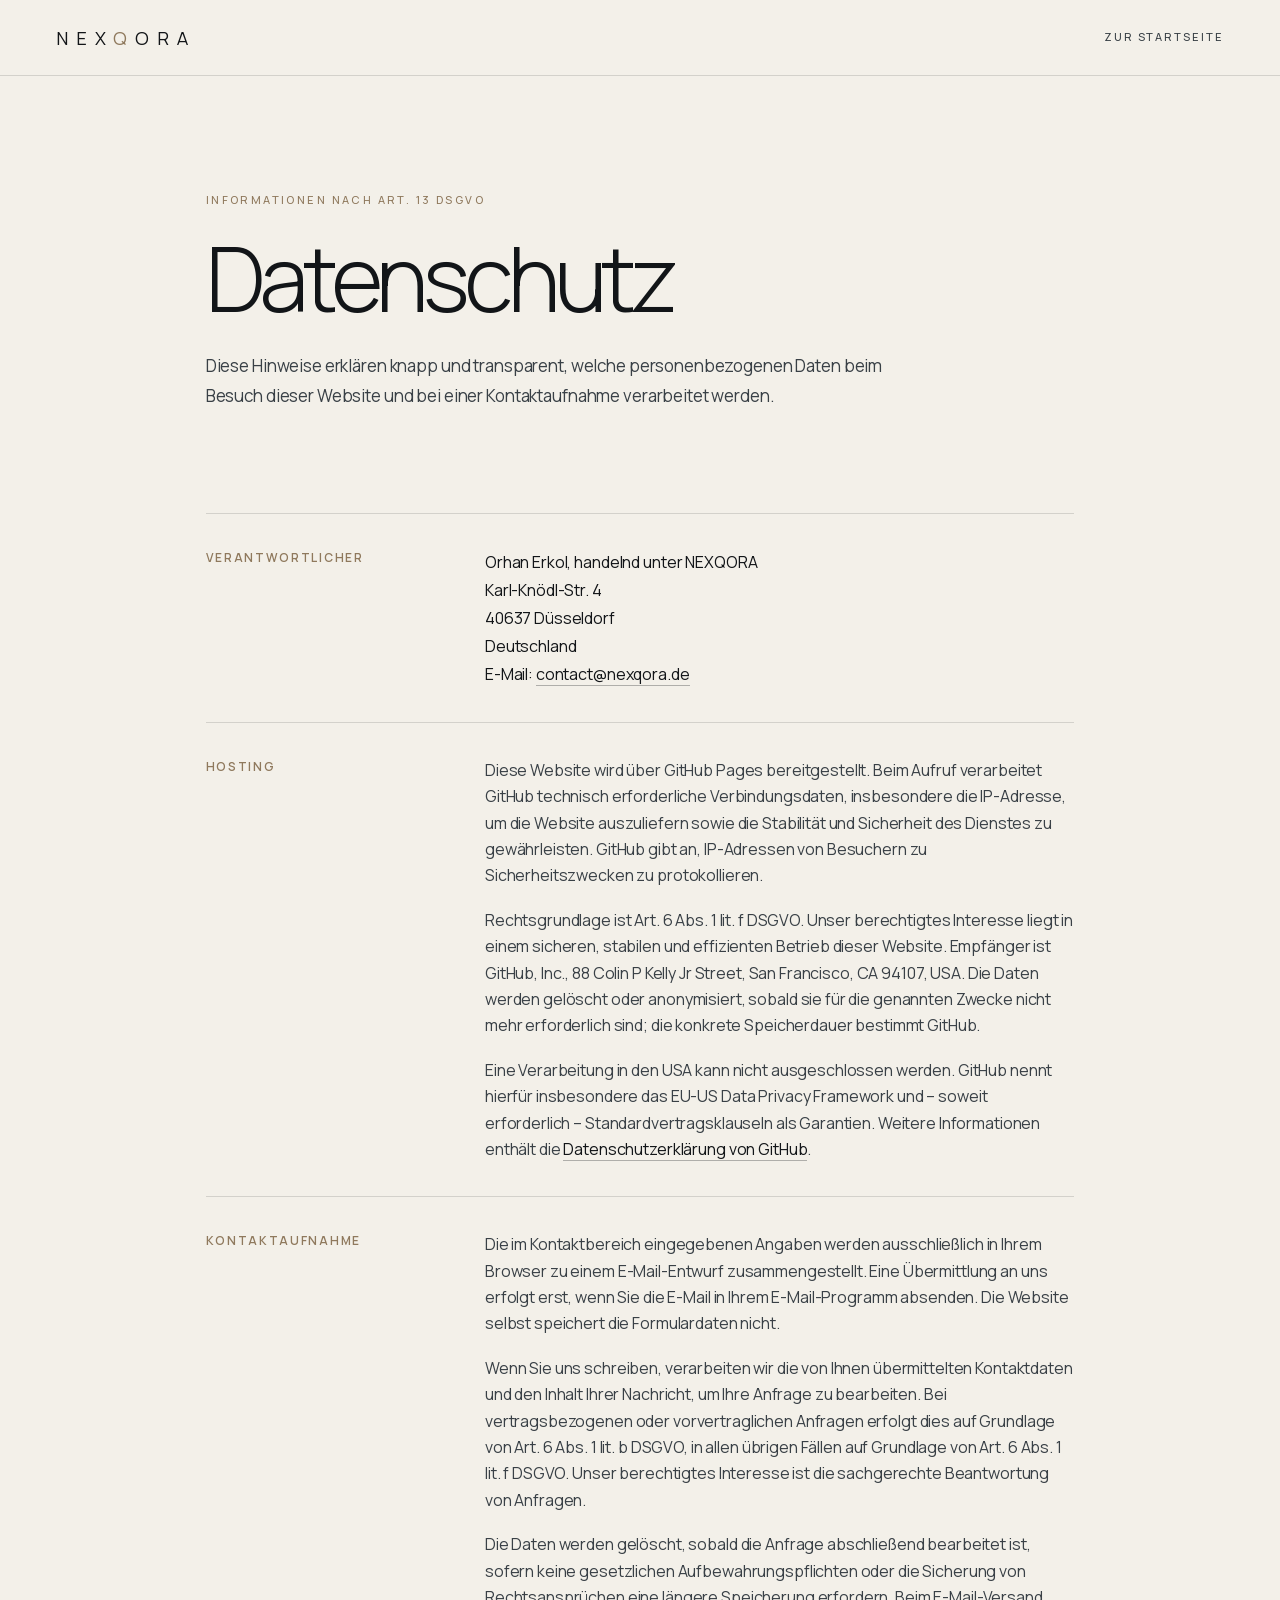
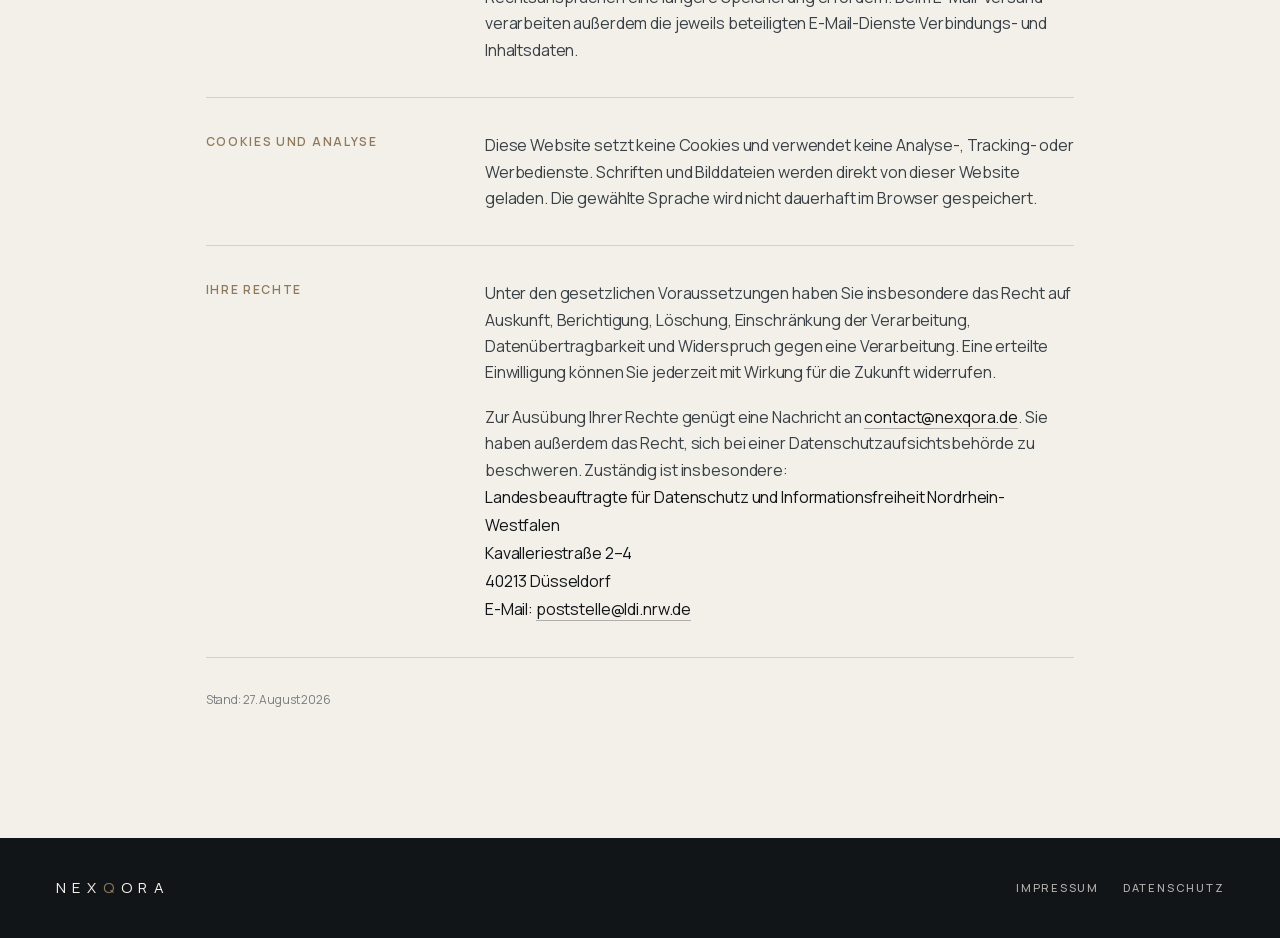
==== datenschutz.html @ daa5f232 "Publish NEXQORA website" ====
<!doctype html>
<html lang="de">
<head>
  <meta charset="utf-8">
  <meta name="viewport" content="width=device-width, initial-scale=1">
  <title>Datenschutz — NEXQORA</title>
  <meta name="description" content="Datenschutzhinweise für den Internetauftritt von NEXQORA.">
  <meta name="robots" content="index,follow">
  <meta name="theme-color" content="#F3F0E9">
  <link rel="canonical" href="https://nexqora.de/datenschutz.html">
  <link rel="icon" href="favicon.svg" type="image/svg+xml">
  <link rel="stylesheet" href="styles.css?v=20260827-legal">
</head>
<body class="legal-page">
  <header class="legal-header">
    <a class="wordmark" href="index.html" aria-label="NEXQORA Startseite"><span aria-hidden="true">NEX<span class="wordmark-accent">Q</span>ORA</span></a>
    <a class="legal-back" href="index.html">Zur Startseite</a>
  </header>

  <main class="legal-main">
    <p class="legal-kicker">Informationen nach Art. 13 DSGVO</p>
    <h1>Datenschutz</h1>
    <p class="legal-intro">Diese Hinweise erklären knapp und transparent, welche personenbezogenen Daten beim Besuch dieser Website und bei einer Kontaktaufnahme verarbeitet werden.</p>

    <div class="legal-content">
      <section class="legal-section" aria-labelledby="controller-title">
        <h2 id="controller-title">Verantwortlicher</h2>
        <div class="legal-section-body">
          <address>
            Orhan Erkol, handelnd unter NEXQORA<br>
            Karl-Knödl-Str. 4<br>
            40637 Düsseldorf<br>
            Deutschland<br>
            E-Mail: <a href="mailto:contact@nexqora.de">contact@nexqora.de</a>
          </address>
        </div>
      </section>

      <section class="legal-section" aria-labelledby="hosting-title">
        <h2 id="hosting-title">Hosting</h2>
        <div class="legal-section-body">
          <p>Diese Website wird über GitHub Pages bereitgestellt. Beim Aufruf verarbeitet GitHub technisch erforderliche Verbindungsdaten, insbesondere die IP-Adresse, um die Website auszuliefern sowie die Stabilität und Sicherheit des Dienstes zu gewährleisten. GitHub gibt an, IP-Adressen von Besuchern zu Sicherheitszwecken zu protokollieren.</p>
          <p>Rechtsgrundlage ist Art. 6 Abs. 1 lit. f DSGVO. Unser berechtigtes Interesse liegt in einem sicheren, stabilen und effizienten Betrieb dieser Website. Empfänger ist GitHub, Inc., 88 Colin P Kelly Jr Street, San Francisco, CA 94107, USA. Die Daten werden gelöscht oder anonymisiert, sobald sie für die genannten Zwecke nicht mehr erforderlich sind; die konkrete Speicherdauer bestimmt GitHub.</p>
          <p>Eine Verarbeitung in den USA kann nicht ausgeschlossen werden. GitHub nennt hierfür insbesondere das EU-US Data Privacy Framework und – soweit erforderlich – Standardvertragsklauseln als Garantien. Weitere Informationen enthält die <a href="https://docs.github.com/de/site-policy/privacy-policies/github-general-privacy-statement">Datenschutzerklärung von GitHub</a>.</p>
        </div>
      </section>

      <section class="legal-section" aria-labelledby="contact-privacy-title">
        <h2 id="contact-privacy-title">Kontaktaufnahme</h2>
        <div class="legal-section-body">
          <p>Die im Kontaktbereich eingegebenen Angaben werden ausschließlich in Ihrem Browser zu einem E-Mail-Entwurf zusammengestellt. Eine Übermittlung an uns erfolgt erst, wenn Sie die E-Mail in Ihrem E-Mail-Programm absenden. Die Website selbst speichert die Formulardaten nicht.</p>
          <p>Wenn Sie uns schreiben, verarbeiten wir die von Ihnen übermittelten Kontaktdaten und den Inhalt Ihrer Nachricht, um Ihre Anfrage zu bearbeiten. Bei vertragsbezogenen oder vorvertraglichen Anfragen erfolgt dies auf Grundlage von Art. 6 Abs. 1 lit. b DSGVO, in allen übrigen Fällen auf Grundlage von Art. 6 Abs. 1 lit. f DSGVO. Unser berechtigtes Interesse ist die sachgerechte Beantwortung von Anfragen.</p>
          <p>Die Daten werden gelöscht, sobald die Anfrage abschließend bearbeitet ist, sofern keine gesetzlichen Aufbewahrungspflichten oder die Sicherung von Rechtsansprüchen eine längere Speicherung erfordern. Beim E-Mail-Versand verarbeiten außerdem die jeweils beteiligten E-Mail-Dienste Verbindungs- und Inhaltsdaten.</p>
        </div>
      </section>

      <section class="legal-section" aria-labelledby="tracking-title">
        <h2 id="tracking-title">Cookies und Analyse</h2>
        <div class="legal-section-body">
          <p>Diese Website setzt keine Cookies und verwendet keine Analyse-, Tracking- oder Werbedienste. Schriften und Bilddateien werden direkt von dieser Website geladen. Die gewählte Sprache wird nicht dauerhaft im Browser gespeichert.</p>
        </div>
      </section>

      <section class="legal-section" aria-labelledby="rights-title">
        <h2 id="rights-title">Ihre Rechte</h2>
        <div class="legal-section-body">
          <p>Unter den gesetzlichen Voraussetzungen haben Sie insbesondere das Recht auf Auskunft, Berichtigung, Löschung, Einschränkung der Verarbeitung, Datenübertragbarkeit und Widerspruch gegen eine Verarbeitung. Eine erteilte Einwilligung können Sie jederzeit mit Wirkung für die Zukunft widerrufen.</p>
          <p>Zur Ausübung Ihrer Rechte genügt eine Nachricht an <a href="mailto:contact@nexqora.de">contact@nexqora.de</a>. Sie haben außerdem das Recht, sich bei einer Datenschutzaufsichtsbehörde zu beschweren. Zuständig ist insbesondere:</p>
          <address>
            Landesbeauftragte für Datenschutz und Informationsfreiheit Nordrhein-Westfalen<br>
            Kavalleriestraße 2–4<br>
            40213 Düsseldorf<br>
            E-Mail: <a href="mailto:poststelle@ldi.nrw.de">poststelle@ldi.nrw.de</a>
          </address>
        </div>
      </section>
    </div>

    <p class="legal-updated">Stand: 27. August 2026</p>
  </main>

  <footer class="legal-footer">
    <a class="wordmark wordmark-light" href="index.html" aria-label="NEXQORA Startseite"><span aria-hidden="true">NEX<span class="wordmark-accent">Q</span>ORA</span></a>
    <nav aria-label="Rechtliche Navigation"><a href="impressum.html">Impressum</a><a href="datenschutz.html" aria-current="page">Datenschutz</a></nav>
  </footer>
</body>
</html>
---- styles.css ----
@font-face{font-family:"Manrope";src:url("assets/fonts/manrope-latin.woff2") format("woff2");font-style:normal;font-weight:300 600;font-display:swap}
@font-face{font-family:"Material Symbols Outlined";src:url("assets/fonts/material-symbols-outlined.woff2") format("woff2");font-style:normal;font-weight:300;font-display:block}

:root{
  --porcelain:#F3F0E9;
  --obsidian:#121518;
  --graphite:#394046;
  --stone:#C9C4BA;
  --mist:#DDE0DC;
  --bronze:#A28C6D;
  --bronze-deep:#8F795D;
  --dark-2:#171C20;
  --dark-3:#1D2327;
  --light-rule:rgba(18,21,24,.14);
  --dark-rule:rgba(243,240,233,.16);
  --edge:clamp(24px,4.35vw,64px);
  --header-h:64px;
  --ease:cubic-bezier(.22,.61,.36,1);
}

*,*::before,*::after{box-sizing:border-box}
html{background:var(--porcelain);scroll-behavior:smooth;scroll-padding-top:calc(var(--header-h) + 8px);-webkit-text-size-adjust:100%;overflow-x:clip}
body{margin:0;background:var(--porcelain);color:var(--obsidian);font-family:"Manrope","Helvetica Neue",Arial,sans-serif;font-size:16px;font-weight:400;line-height:1.65;letter-spacing:-.008em;-webkit-font-smoothing:antialiased;overflow-x:hidden}
h1,h2,h3,p,figure,dl,dd{margin:0}
ul,ol{margin:0;padding:0;list-style:none}
img{display:block;width:100%;max-width:100%}
button,input,textarea,select{font:inherit}
button{border:0;padding:0;background:none;color:inherit;cursor:pointer}
a{color:inherit;text-decoration:none}
::selection{background:var(--bronze);color:var(--obsidian)}
:focus-visible{outline:2px solid #725D42;outline-offset:4px}
.hero :focus-visible,.sector-showcase :focus-visible,.contact :focus-visible,.site-footer :focus-visible{outline-color:#C1A984}

.sr-only{position:absolute!important;width:1px!important;height:1px!important;padding:0!important;margin:-1px!important;overflow:hidden!important;clip:rect(0,0,0,0)!important;white-space:nowrap!important;border:0!important}
.skip-link{position:fixed;z-index:200;top:12px;left:12px;transform:translateY(-180%);background:var(--porcelain);color:var(--obsidian);padding:12px 18px;border:1px solid var(--obsidian);font-size:12px;letter-spacing:.16em;text-transform:uppercase;transition:transform .2s var(--ease)}
.skip-link:focus{transform:translateY(0)}
.material-symbols-outlined{font-family:"Material Symbols Outlined";font-weight:normal;font-style:normal;font-size:20px;line-height:1;letter-spacing:normal;text-transform:none;white-space:nowrap;word-wrap:normal;direction:ltr;-webkit-font-feature-settings:"liga";-webkit-font-smoothing:antialiased;font-feature-settings:"liga"}

/* Header */
.site-header{position:sticky;top:0;z-index:50;height:var(--header-h);background:rgba(243,240,233,.96);border-bottom:1px solid var(--light-rule);backdrop-filter:blur(14px);-webkit-backdrop-filter:blur(14px)}
.header-inner{height:100%;padding-inline:var(--edge);display:flex;align-items:center;justify-content:space-between;gap:40px}
.wordmark{min-height:44px;display:inline-flex;align-items:center;font-size:24px;font-weight:400;letter-spacing:.45em;line-height:1;white-space:nowrap}
.wordmark-accent{color:var(--bronze-deep)}
.site-nav{display:flex;align-items:center;gap:48px}
.nav-list{display:flex;align-items:center;gap:42px}
.nav-list a,.lang-btn,.nav-toggle,.footer-nav a{font-size:11px;font-weight:500;letter-spacing:.18em;text-transform:uppercase}
.nav-list a{display:block;position:relative;padding:14px 0;color:var(--graphite)}
.nav-list a::after{content:"";position:absolute;left:0;right:0;bottom:8px;height:1px;background:currentColor;transform:scaleX(0);transform-origin:left;transition:transform .35s var(--ease)}
.nav-list a:hover::after,.nav-list a:focus-visible::after{transform:scaleX(1)}
.lang{display:flex;align-items:center;gap:8px;color:rgba(57,64,70,.42)}
.lang-btn{min-width:32px;min-height:32px;color:rgba(57,64,70,.78)}
.lang-btn.is-active{color:var(--obsidian)}
.nav-toggle{display:none;min-width:48px;min-height:48px;color:var(--graphite)}

/* Hero */
.hero{min-height:520px;display:grid;grid-template-columns:repeat(2,minmax(0,1fr));background:var(--obsidian);color:var(--porcelain);border-bottom:1px solid var(--dark-rule)}
.hero-copy{padding:64px var(--edge) 56px;display:flex;flex-direction:column;align-items:flex-start;justify-content:center;min-width:0}
.hero .kicker{display:none}
.hero h1{font-size:clamp(48px,4.9vw,72px);font-weight:300;letter-spacing:-.025em;line-height:1.08;max-width:680px}
.hero h1 span{display:block}
.hero-lede{margin-top:28px;max-width:500px;color:rgba(243,240,233,.66);font-size:clamp(15px,1.22vw,18px);line-height:1.7;letter-spacing:-.014em}
.primary-cta{width:241px;max-width:100%;margin-top:34px;min-height:48px;display:inline-flex;align-items:center;justify-content:center;padding:0 22px;background:var(--bronze);color:var(--obsidian);font-size:11px;font-weight:600;letter-spacing:.2em;text-transform:uppercase;transition:background .28s var(--ease),transform .28s var(--ease)}
.primary-cta:hover{background:#B39B79;transform:translateY(-2px)}
.hero-visual{min-height:520px;overflow:hidden;background:#0E1113}
.hero-visual img{height:100%;object-fit:cover;object-position:right center;transform:scale(1.18) translateX(-8%);transform-origin:right center}

/* Fields — diagonal composition from the source sketch */
.sector-showcase{position:relative;background:#0C0F11;color:var(--porcelain);overflow:hidden;border-bottom:1px solid var(--dark-rule)}
.sector-panels{display:flex;width:calc(100% + 8vw);height:clamp(540px,48vw,720px);margin-left:-4vw;overflow:hidden}
.sector-panel{--pointer-x:0px;position:relative;isolation:isolate;flex:1 1 0;min-width:0;height:100%;overflow:hidden;text-align:left;color:var(--porcelain);clip-path:polygon(10% 0,100% 0,90% 100%,0 100%);margin-right:-2.8vw;transition:flex-grow .72s var(--ease),filter .55s var(--ease),opacity .55s var(--ease);filter:saturate(.42) brightness(.68);opacity:.88}
.sector-panel:first-child{clip-path:polygon(0 0,100% 0,90% 100%,0 100%)}
.sector-panel:last-child{clip-path:polygon(10% 0,100% 0,100% 100%,0 100%);margin-right:0}
.sector-panel::after{content:"";position:absolute;z-index:3;top:0;right:8%;width:1px;height:108%;background:rgba(243,240,233,.52);transform:rotate(7deg);transform-origin:top right;pointer-events:none}
.sector-panel:last-child::after{display:none}
.sector-panel img{position:absolute;z-index:0;inset:-3%;width:106%;max-width:none;height:106%;object-fit:cover;object-position:center;transform:translateX(var(--pointer-x)) scale(1.045);transition:transform .85s var(--ease),filter .55s var(--ease)}
.sector-panel[data-sector="travel"] img{object-position:46% center}
.sector-panel[data-sector="energy"] img{object-position:58% center}
.sector-panel[data-sector="finance"] img{object-position:58% center}
.sector-panel[data-sector="media"] img{object-position:57% center}
.sector-shade{position:absolute;z-index:1;inset:0;background:rgba(9,12,14,.46);transition:background .55s var(--ease)}
.sector-content{position:absolute;z-index:4;left:clamp(38px,4.2vw,68px);right:clamp(34px,3vw,48px);bottom:clamp(38px,4vw,58px);display:grid;grid-template-columns:1fr auto;grid-template-areas:"index arrow" "name name";align-items:end;gap:14px;transition:transform .6s var(--ease)}
.sector-index{grid-area:index;color:#C1A984;font-size:12px;font-weight:500;letter-spacing:.18em}
.sector-name{grid-area:name;font-size:clamp(34px,4vw,62px);font-weight:300;letter-spacing:-.055em;line-height:1}
.sector-arrow{grid-area:arrow;font-size:24px;color:rgba(243,240,233,.76);opacity:0;transform:translate(-8px,8px);transition:opacity .35s var(--ease),transform .35s var(--ease)}
.sector-panel:hover,.sector-panel:focus-visible,.sector-panel.is-active{flex-grow:1.7;filter:saturate(.9) brightness(.95);opacity:1;z-index:2}
.sector-panel:hover img,.sector-panel:focus-visible img,.sector-panel.is-active img{transform:translateX(var(--pointer-x)) scale(1.095)}
.sector-panel:hover .sector-shade,.sector-panel:focus-visible .sector-shade,.sector-panel.is-active .sector-shade{background:rgba(9,12,14,.24)}
.sector-panel:hover .sector-arrow,.sector-panel:focus-visible .sector-arrow,.sector-panel.is-active .sector-arrow{opacity:1;transform:none}
.sector-panel:focus-visible{outline:2px solid #C1A984;outline-offset:-5px}

/* Editorial light sections */
.section-light{padding:clamp(96px,11vw,158px) var(--edge);background:var(--porcelain)}
.section-heading{display:grid;grid-template-columns:34% 66%;align-items:start;padding-bottom:clamp(52px,6vw,84px)}
.kicker{font-size:11px;font-weight:500;letter-spacing:.22em;text-transform:uppercase;color:rgba(57,64,70,.84)}
.section-heading h2,.contact h2{font-size:clamp(44px,5.7vw,82px);font-weight:300;line-height:1.02;letter-spacing:-.06em}
.about-grid{display:grid;grid-template-columns:34% 66%;border-top:1px solid var(--light-rule);padding-top:40px}
.about-statement{padding-right:clamp(32px,5vw,76px);font-size:clamp(24px,2.4vw,36px);font-weight:300;line-height:1.28;letter-spacing:-.035em}
.about-copy{display:grid;grid-template-columns:repeat(2,1fr);gap:clamp(32px,5vw,76px);color:var(--graphite);font-size:16px;line-height:1.75}
.principles{border-top:1px solid var(--light-rule)}
.principle-list{display:grid;grid-template-columns:repeat(3,1fr);gap:0;border-top:1px solid var(--light-rule)}
.principle{min-height:310px;padding:28px clamp(28px,3.2vw,48px) 24px 0;border-right:1px solid var(--light-rule)}
.principle:not(:first-child){padding-left:clamp(28px,3.2vw,48px)}
.principle:last-child{border-right:0}
.principle>span{font-size:15px;letter-spacing:.06em;color:var(--bronze-deep)}
.principle h3{margin-top:68px;font-size:clamp(28px,2.5vw,38px);font-weight:300;letter-spacing:-.04em}
.principle p{margin-top:18px;max-width:360px;color:var(--graphite);font-size:15px;line-height:1.72}

/* Contact */
.contact{display:grid;grid-template-columns:minmax(0,42fr) minmax(0,58fr);gap:clamp(46px,7vw,110px);padding:clamp(92px,10vw,144px) var(--edge);background:var(--obsidian);color:var(--porcelain);border-bottom:1px solid var(--dark-rule)}
.contact .kicker{color:rgba(243,240,233,.55);margin-bottom:38px}
.contact h2{font-size:clamp(44px,5vw,72px)}
.contact-intro>p:not(.kicker){margin-top:26px;max-width:520px;color:rgba(243,240,233,.64);line-height:1.75}
.contact-direct{margin-top:26px;display:flex;align-items:center;flex-wrap:wrap;gap:12px 24px}
.mail{min-height:44px;display:inline-flex;align-items:center;color:#C1A984;border-bottom:1px solid rgba(193,169,132,.45)}
.copy-mail{min-height:44px;display:inline-flex;align-items:center;gap:9px;color:rgba(243,240,233,.7);font-size:10px;font-weight:600;letter-spacing:.16em;text-transform:uppercase}
.copy-mail:hover{color:var(--porcelain)}
.copy-mail .material-symbols-outlined{font-size:17px}
.contact-form{align-self:end;display:grid;gap:22px}
.form-row{display:grid;gap:8px}
.form-row label{font-size:10px;font-weight:500;letter-spacing:.2em;text-transform:uppercase;color:rgba(243,240,233,.5)}
.form-row input,.form-row textarea,.form-row select{width:100%;min-height:44px;border:0;border-bottom:1px solid var(--dark-rule);border-radius:0;background:transparent;color:var(--porcelain);padding:4px 0 10px;font-size:15px}
.form-row textarea{resize:none;overflow:hidden;min-height:48px;line-height:1.5}
.form-row select{appearance:auto;color-scheme:dark}
.form-row input:focus,.form-row textarea:focus,.form-row select:focus{border-bottom-color:var(--bronze)}
.form-foot{display:flex;align-items:center;justify-content:space-between;gap:28px;margin-top:12px}
.form-foot p{font-size:12px;line-height:1.6;color:rgba(243,240,233,.64);max-width:250px}
.form-foot p a{color:#C1A984;border-bottom:1px solid rgba(193,169,132,.42)}
.form-status{font-size:13px;color:#C1A984}
.send{min-height:48px;display:inline-flex;align-items:center;gap:22px;color:#C1A984;font-size:11px;font-weight:600;letter-spacing:.18em;text-transform:uppercase}
.send:hover{color:var(--porcelain)}

/* Footer */
.site-footer{min-height:104px;padding:28px var(--edge);display:grid;grid-template-columns:1fr auto 1fr;align-items:center;gap:36px;background:var(--obsidian);color:var(--porcelain)}
.wordmark-light{font-size:15px;color:var(--porcelain)}
.footer-nav{display:flex;gap:20px}
.footer-nav a{min-height:44px;display:inline-flex;align-items:center;color:rgba(243,240,233,.7)}
.footer-nav a:hover{color:var(--porcelain)}
.site-footer>p{justify-self:end;font-size:11px;color:rgba(243,240,233,.64)}

/* Legal pages */
.legal-page{min-height:100vh;display:flex;flex-direction:column;background:var(--porcelain)}
.legal-header{min-height:76px;padding:14px var(--edge);display:flex;align-items:center;justify-content:space-between;gap:28px;border-bottom:1px solid var(--light-rule)}
.legal-header .wordmark{font-size:18px}
.legal-back{min-height:44px;display:inline-flex;align-items:center;font-size:11px;font-weight:500;letter-spacing:.18em;text-transform:uppercase;color:var(--graphite)}
.legal-back:hover{color:var(--obsidian)}
.legal-main{width:min(100%,980px);margin:0 auto;padding:clamp(72px,9vw,132px) var(--edge) clamp(88px,10vw,144px)}
.legal-kicker{margin-bottom:24px;font-size:11px;font-weight:500;letter-spacing:.22em;text-transform:uppercase;color:var(--bronze-deep)}
.legal-main h1{max-width:820px;font-size:clamp(52px,7vw,92px);font-weight:300;line-height:1;letter-spacing:-.06em}
.legal-intro{max-width:680px;margin-top:28px;color:var(--graphite);font-size:17px;line-height:1.75}
.legal-content{margin-top:clamp(64px,8vw,104px);display:grid;gap:0;border-top:1px solid var(--light-rule)}
.legal-section{display:grid;grid-template-columns:minmax(150px,28%) minmax(0,1fr);gap:36px;padding:34px 0;border-bottom:1px solid var(--light-rule)}
.legal-section h2{font-size:12px;font-weight:600;letter-spacing:.14em;text-transform:uppercase;color:var(--bronze-deep)}
.legal-section-body{max-width:650px;color:var(--graphite)}
.legal-section-body p+p,.legal-section-body address+p,.legal-section-body ul+p{margin-top:18px}
.legal-section-body address{font-style:normal;color:var(--obsidian);line-height:1.75}
.legal-section-body ul{list-style:disc;padding-left:20px}
.legal-section-body li+li{margin-top:8px}
.legal-section a{color:var(--obsidian);border-bottom:1px solid rgba(18,21,24,.3)}
.legal-section a:hover{border-bottom-color:var(--obsidian)}
.legal-updated{margin-top:32px;color:rgba(57,64,70,.65);font-size:12px}
.legal-footer{margin-top:auto;padding:28px var(--edge);display:flex;align-items:center;justify-content:space-between;gap:28px;background:var(--obsidian);color:var(--porcelain)}
.legal-footer .wordmark{font-size:15px}
.legal-footer nav{display:flex;flex-wrap:wrap;gap:12px 24px}
.legal-footer nav a{min-height:44px;display:inline-flex;align-items:center;color:rgba(243,240,233,.72);font-size:11px;font-weight:500;letter-spacing:.16em;text-transform:uppercase}
.legal-footer nav a:hover{color:var(--porcelain)}

/* Motion */
.js .reveal{opacity:0;transform:translateY(16px)}
.js .reveal.is-visible{opacity:1;transform:none;transition:opacity .9s var(--ease),transform .9s var(--ease)}
.js .hero-visual.reveal{transform:translateX(18px)}
.js .hero-visual.reveal.is-visible{transform:none}

@media (max-width:1080px){
  .hero{grid-template-columns:52% 48%}
  .hero h1{font-size:clamp(46px,5.6vw,62px)}
  .sector-panels{height:600px}
  .sector-name{font-size:clamp(32px,4.3vw,50px)}
  .about-grid,.section-heading{grid-template-columns:30% 70%}
}

@media (max-width:860px){
  :root{--header-h:68px}
  body.nav-open{overflow:hidden}
  .nav-toggle{display:inline-flex;align-items:center;justify-content:flex-end;position:relative;z-index:2}
  .site-nav{position:absolute;z-index:1;top:100%;left:0;right:0;height:calc(100svh - var(--header-h));display:flex;flex-direction:column;background:var(--porcelain);border-top:1px solid var(--light-rule);padding:30px var(--edge) max(28px,env(safe-area-inset-bottom));overflow-y:auto;visibility:hidden;opacity:0;pointer-events:none;transform:translateY(-12px);transition:opacity .32s var(--ease),transform .42s var(--ease),visibility .42s}
  .site-nav.is-open{visibility:visible;opacity:1;pointer-events:auto;transform:none}
  .nav-list{display:block}
  .nav-list li{border-bottom:1px solid var(--light-rule)}
  .nav-list a{min-height:76px;display:flex;align-items:center;font-size:clamp(28px,8vw,40px);font-weight:300;letter-spacing:-.045em;text-transform:none}
  .nav-list a::after{display:none}
  .lang{margin-top:auto;padding-top:32px}
  .lang-btn{min-width:48px;min-height:48px}

  .hero{grid-template-columns:1fr}
  .hero-copy{min-height:500px;padding-top:64px;padding-bottom:60px}
  .hero-visual{min-height:400px;height:58vw;max-height:540px}
  .hero-visual img{object-position:right center;transform:none}
  .js .hero-visual.reveal{transform:none}

  .sector-panels{width:100%;height:auto;margin:0;display:grid;grid-template-columns:1fr;overflow:hidden}
  .sector-panel,.sector-panel:first-child,.sector-panel:last-child{width:100%;height:clamp(175px,42vw,250px);min-height:175px;margin:-18px 0 0;clip-path:polygon(0 12%,100% 0,100% 88%,0 100%);filter:saturate(.48) brightness(.72);transition:height .65s var(--ease),filter .5s var(--ease),opacity .5s var(--ease)}
  .sector-panel:first-child{margin-top:0;clip-path:polygon(0 0,100% 0,100% 88%,0 100%)}
  .sector-panel:last-child{clip-path:polygon(0 12%,100% 0,100% 100%,0 100%)}
  .sector-panel::after{top:auto;left:0;right:auto;bottom:10%;width:108%;height:1px;transform:rotate(-6deg);transform-origin:left bottom}
  .sector-panel:hover,.sector-panel:focus-visible,.sector-panel.is-active{height:clamp(255px,64vw,360px);flex-grow:1}
  .sector-panel img{inset:-9% -2%;width:104%;height:118%}
  .sector-content{left:var(--edge);right:var(--edge);bottom:42px}
  .sector-name{font-size:clamp(38px,8vw,56px)}

  .section-heading,.about-grid{grid-template-columns:1fr}
  .section-heading .kicker{margin-bottom:26px}
  .about-statement{padding-right:0;max-width:640px}
  .about-copy{margin-top:48px}
  .principle-list{grid-template-columns:1fr}
  .principle,.principle:not(:first-child){min-height:0;padding:26px 0 40px;border-right:0;border-bottom:1px solid var(--light-rule)}
  .principle:last-child{border-bottom:0}
  .principle h3{margin-top:34px}
  .contact{grid-template-columns:1fr}
  .contact-form{margin-top:18px}
  .site-footer{grid-template-columns:1fr;justify-items:start}
  .site-footer>p{justify-self:start}
  .legal-section{grid-template-columns:1fr;gap:14px}
}

@media (max-width:560px){
  body{font-size:15px}
  .wordmark{font-size:16px;letter-spacing:.28em}
  .hero-copy{min-height:455px;padding-top:52px;padding-bottom:52px}
  .hero h1{font-size:clamp(40px,12vw,53px);line-height:1.06}
  .hero-lede{font-size:15px;margin-top:24px}
  .primary-cta{width:100%;margin-top:30px}
  .hero-visual{min-height:320px;height:82vw}
  .sector-panel,.sector-panel:first-child,.sector-panel:last-child{height:165px;min-height:165px}
  .sector-panel:hover,.sector-panel:focus-visible,.sector-panel.is-active{height:250px}
  .sector-name{font-size:40px}
  .section-light{padding-block:76px}
  .section-heading{padding-bottom:50px}
  .section-heading h2,.contact h2{font-size:44px}
  .about-copy{grid-template-columns:1fr;gap:24px}
  .principle,.principle:not(:first-child){padding-bottom:34px}
  .contact{padding-block:76px;gap:48px}
  .contact-form{gap:20px;margin-top:0}
  .form-row input,.form-row textarea,.form-row select{min-height:48px}
  .form-foot{align-items:flex-start;flex-direction:column}
  .site-footer{padding-block:38px;gap:22px}
  .footer-nav{flex-wrap:wrap;gap:10px 24px}
  .legal-header{min-height:68px}
  .legal-header .wordmark{font-size:15px;letter-spacing:.25em}
  .legal-back{font-size:10px;letter-spacing:.14em}
  .legal-main{padding-top:64px}
  .legal-main h1{font-size:48px}
  .legal-intro{font-size:15px}
  .legal-footer{align-items:flex-start;flex-direction:column}
}

@media (prefers-reduced-motion:reduce){
  html{scroll-behavior:auto}
  *,*::before,*::after{transition-duration:.01ms!important;animation-duration:.01ms!important}
  .js .reveal{opacity:1!important;transform:none!important}
}

@media print{
  .site-header,.contact-form,.legal-header,.legal-footer{display:none}
  .hero,.sector-showcase,.contact,.site-footer{background:#fff;color:#000}
  .hero-visual,.sector-panel img{display:none}
}
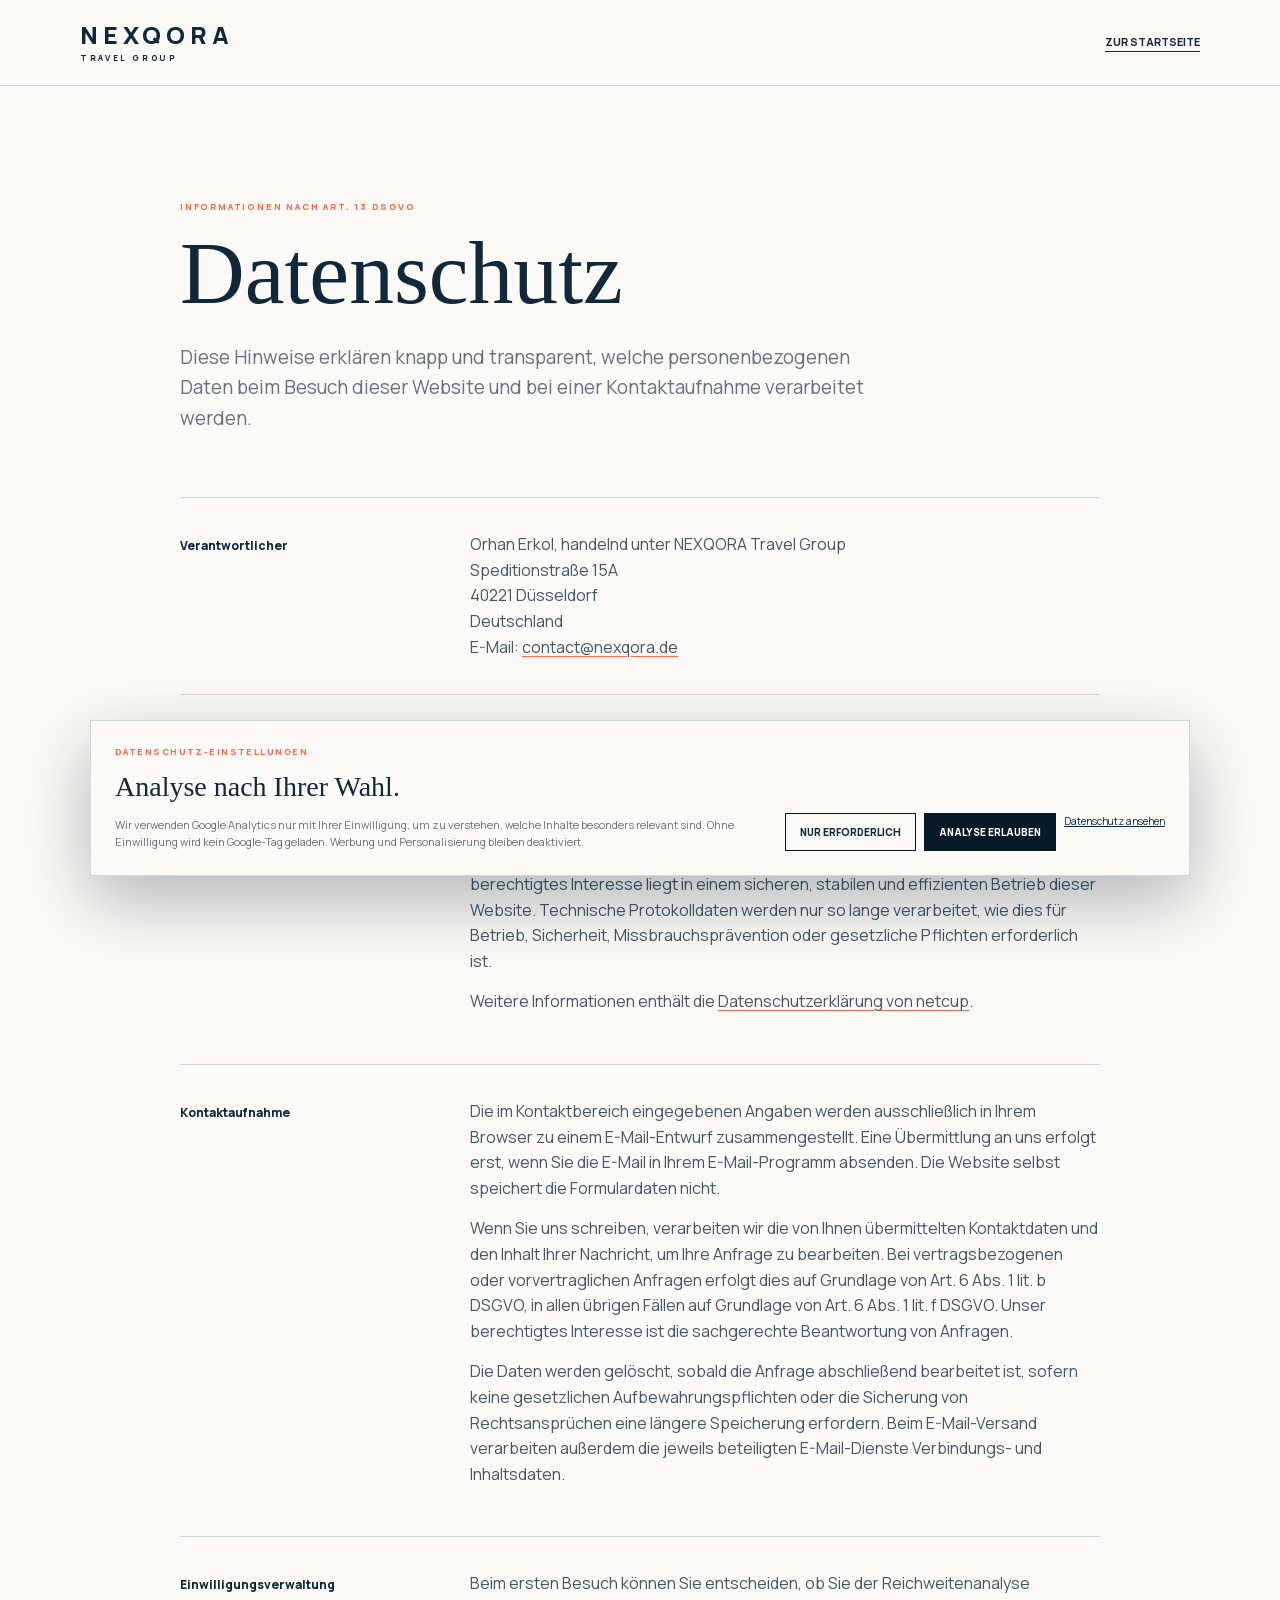
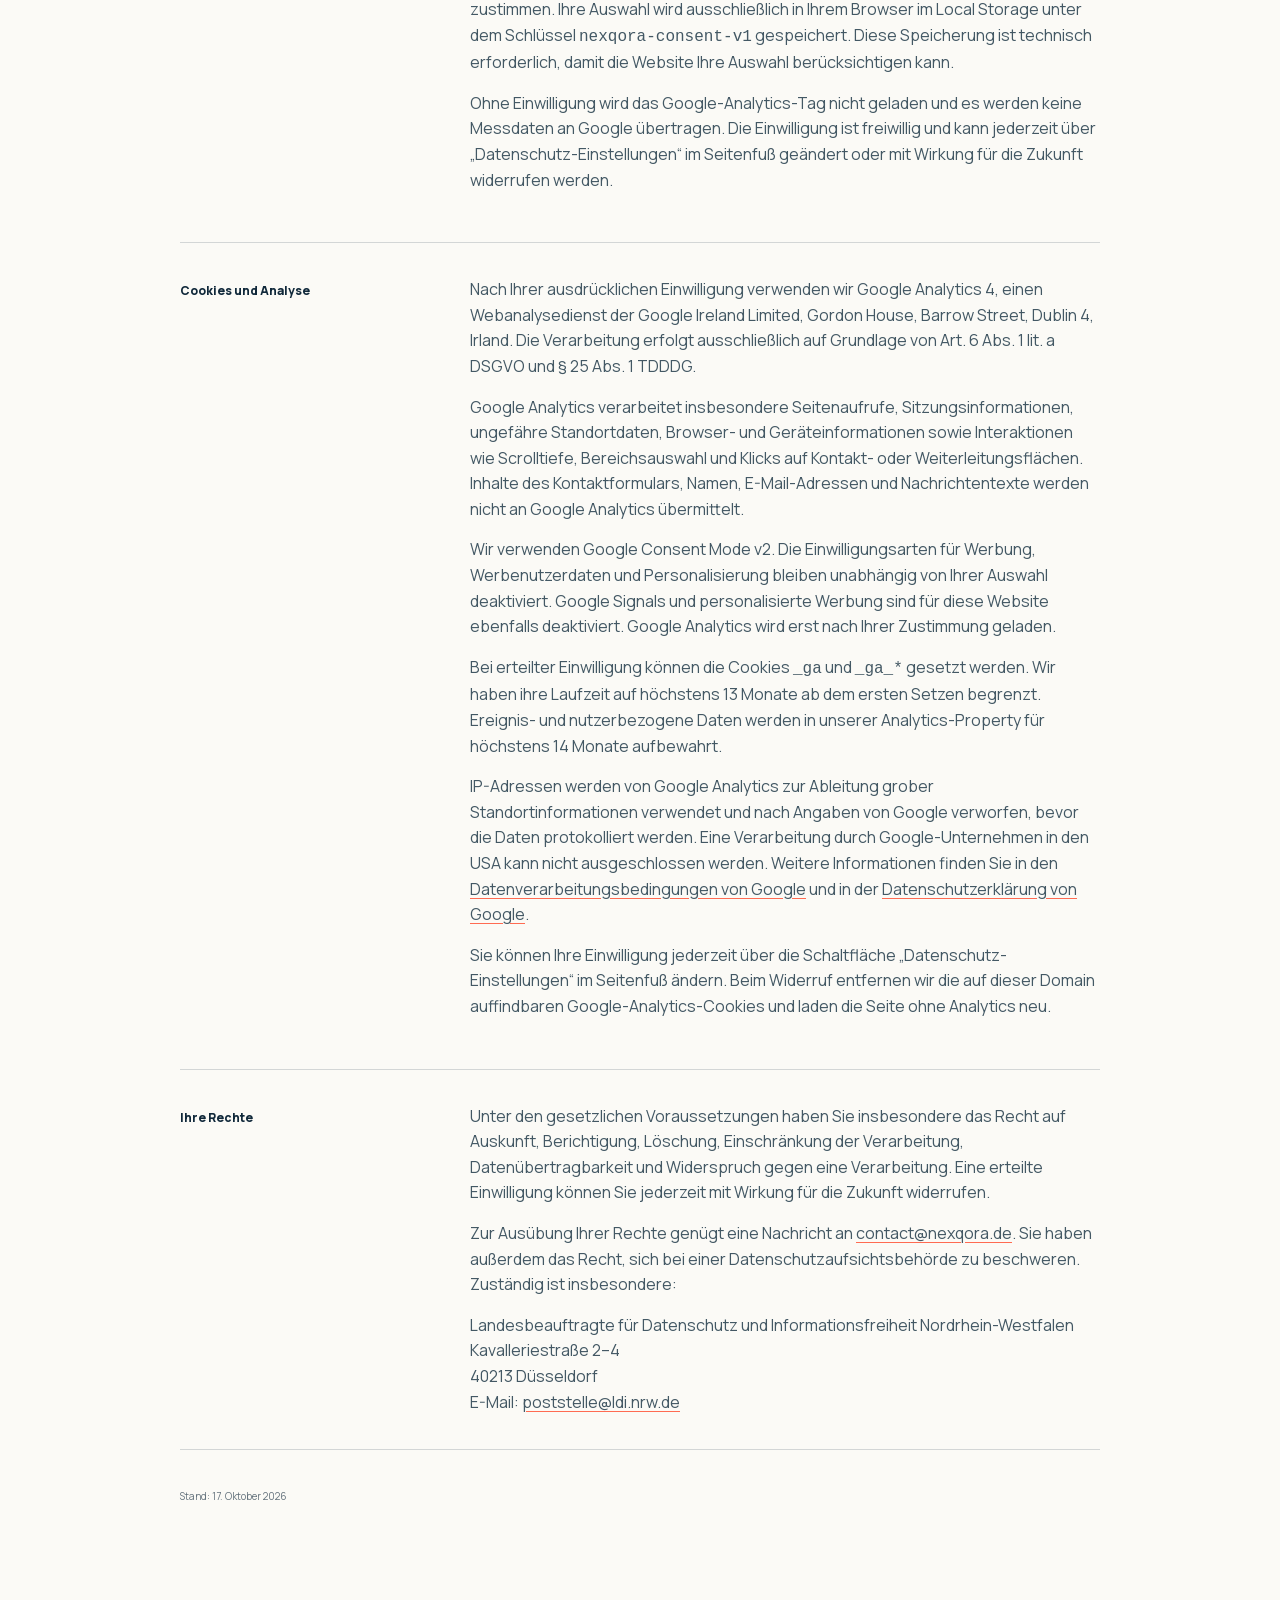
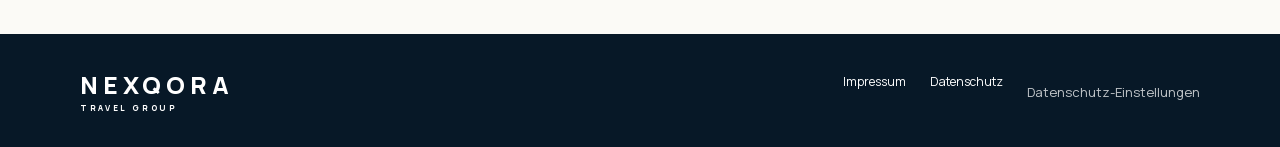
==== commit 97ff9f2d: "Redesign NEXQORA as travel group" ====
--- a/datenschutz.html
+++ b/datenschutz.html
@@ -3,17 +3,22 @@
 <head>
   <meta charset="utf-8">
   <meta name="viewport" content="width=device-width, initial-scale=1">
-  <title>Datenschutz — NEXQORA</title>
-  <meta name="description" content="Datenschutzhinweise für den Internetauftritt von NEXQORA.">
+  <title>Datenschutz — NEXQORA Travel Group</title>
+  <meta name="description" content="Datenschutzhinweise für den Internetauftritt der NEXQORA Travel Group.">
   <meta name="robots" content="index,follow">
   <meta name="theme-color" content="#F3F0E9">
   <link rel="canonical" href="https://nexqora.de/datenschutz.html">
+  <link rel="icon" href="favicon.ico" sizes="any">
   <link rel="icon" href="favicon.svg" type="image/svg+xml">
-  <link rel="stylesheet" href="styles.css?v=20260827-legal">
+  <link rel="icon" href="favicon-48.png" type="image/png" sizes="48x48">
+  <link rel="apple-touch-icon" href="apple-touch-icon.png" sizes="180x180">
+  <link rel="manifest" href="site.webmanifest">
+  <link rel="stylesheet" href="styles.css?v=20261017-group-film">
+  <script defer src="analytics.js?v=20261017-group-film"></script>
 </head>
 <body class="legal-page">
   <header class="legal-header">
-    <a class="wordmark" href="index.html" aria-label="NEXQORA Startseite"><span aria-hidden="true">NEX<span class="wordmark-accent">Q</span>ORA</span></a>
+    <a class="brand" href="index.html" aria-label="NEXQORA Travel Group Startseite"><span class="brand-name">NEXQORA</span><span class="brand-sub">TRAVEL GROUP</span></a>
     <a class="legal-back" href="index.html">Zur Startseite</a>
   </header>
 
@@ -27,9 +32,9 @@
         <h2 id="controller-title">Verantwortlicher</h2>
         <div class="legal-section-body">
           <address>
-            Orhan Erkol, handelnd unter NEXQORA<br>
-            Karl-Knödl-Str. 4<br>
-            40637 Düsseldorf<br>
+            Orhan Erkol, handelnd unter NEXQORA Travel Group<br>
+            Speditionstraße 15A<br>
+            40221 Düsseldorf<br>
             Deutschland<br>
             E-Mail: <a href="mailto:contact@nexqora.de">contact@nexqora.de</a>
           </address>
@@ -39,9 +44,9 @@
       <section class="legal-section" aria-labelledby="hosting-title">
         <h2 id="hosting-title">Hosting</h2>
         <div class="legal-section-body">
-          <p>Diese Website wird über GitHub Pages bereitgestellt. Beim Aufruf verarbeitet GitHub technisch erforderliche Verbindungsdaten, insbesondere die IP-Adresse, um die Website auszuliefern sowie die Stabilität und Sicherheit des Dienstes zu gewährleisten. GitHub gibt an, IP-Adressen von Besuchern zu Sicherheitszwecken zu protokollieren.</p>
-          <p>Rechtsgrundlage ist Art. 6 Abs. 1 lit. f DSGVO. Unser berechtigtes Interesse liegt in einem sicheren, stabilen und effizienten Betrieb dieser Website. Empfänger ist GitHub, Inc., 88 Colin P Kelly Jr Street, San Francisco, CA 94107, USA. Die Daten werden gelöscht oder anonymisiert, sobald sie für die genannten Zwecke nicht mehr erforderlich sind; die konkrete Speicherdauer bestimmt GitHub.</p>
-          <p>Eine Verarbeitung in den USA kann nicht ausgeschlossen werden. GitHub nennt hierfür insbesondere das EU-US Data Privacy Framework und – soweit erforderlich – Standardvertragsklauseln als Garantien. Weitere Informationen enthält die <a href="https://docs.github.com/de/site-policy/privacy-policies/github-general-privacy-statement">Datenschutzerklärung von GitHub</a>.</p>
+          <p>Diese Website wird bei der netcup GmbH, Emmy-Noether-Straße 10, 76131 Karlsruhe, Deutschland, gehostet. Beim Aufruf können technisch erforderliche Verbindungsdaten verarbeitet werden, insbesondere IP-Adresse, Datum und Uhrzeit, aufgerufene Adresse sowie Browser- und Geräteinformationen.</p>
+          <p>Die Verarbeitung erfolgt auf Grundlage von Art. 6 Abs. 1 lit. f DSGVO. Unser berechtigtes Interesse liegt in einem sicheren, stabilen und effizienten Betrieb dieser Website. Technische Protokolldaten werden nur so lange verarbeitet, wie dies für Betrieb, Sicherheit, Missbrauchsprävention oder gesetzliche Pflichten erforderlich ist.</p>
+          <p>Weitere Informationen enthält die <a href="https://www.netcup.com/de/kontakt/datenschutzerklaerung">Datenschutzerklärung von netcup</a>.</p>
         </div>
       </section>
 
@@ -54,10 +59,23 @@
         </div>
       </section>
 
-      <section class="legal-section" aria-labelledby="tracking-title">
+      <section class="legal-section" id="consent" aria-labelledby="consent-title-legal">
+        <h2 id="consent-title-legal">Einwilligungsverwaltung</h2>
+        <div class="legal-section-body">
+          <p>Beim ersten Besuch können Sie entscheiden, ob Sie der Reichweitenanalyse zustimmen. Ihre Auswahl wird ausschließlich in Ihrem Browser im Local Storage unter dem Schlüssel <code>nexqora-consent-v1</code> gespeichert. Diese Speicherung ist technisch erforderlich, damit die Website Ihre Auswahl berücksichtigen kann.</p>
+          <p>Ohne Einwilligung wird das Google-Analytics-Tag nicht geladen und es werden keine Messdaten an Google übertragen. Die Einwilligung ist freiwillig und kann jederzeit über „Datenschutz-Einstellungen“ im Seitenfuß geändert oder mit Wirkung für die Zukunft widerrufen werden.</p>
+        </div>
+      </section>
+
+      <section class="legal-section" id="google-analytics" aria-labelledby="tracking-title">
         <h2 id="tracking-title">Cookies und Analyse</h2>
         <div class="legal-section-body">
-          <p>Diese Website setzt keine Cookies und verwendet keine Analyse-, Tracking- oder Werbedienste. Schriften und Bilddateien werden direkt von dieser Website geladen. Die gewählte Sprache wird nicht dauerhaft im Browser gespeichert.</p>
+          <p>Nach Ihrer ausdrücklichen Einwilligung verwenden wir Google Analytics 4, einen Webanalysedienst der Google Ireland Limited, Gordon House, Barrow Street, Dublin 4, Irland. Die Verarbeitung erfolgt ausschließlich auf Grundlage von Art. 6 Abs. 1 lit. a DSGVO und § 25 Abs. 1 TDDDG.</p>
+          <p>Google Analytics verarbeitet insbesondere Seitenaufrufe, Sitzungsinformationen, ungefähre Standortdaten, Browser- und Geräteinformationen sowie Interaktionen wie Scrolltiefe, Bereichsauswahl und Klicks auf Kontakt- oder Weiterleitungsflächen. Inhalte des Kontaktformulars, Namen, E-Mail-Adressen und Nachrichtentexte werden nicht an Google Analytics übermittelt.</p>
+          <p>Wir verwenden Google Consent Mode v2. Die Einwilligungsarten für Werbung, Werbenutzerdaten und Personalisierung bleiben unabhängig von Ihrer Auswahl deaktiviert. Google Signals und personalisierte Werbung sind für diese Website ebenfalls deaktiviert. Google Analytics wird erst nach Ihrer Zustimmung geladen.</p>
+          <p>Bei erteilter Einwilligung können die Cookies <code>_ga</code> und <code>_ga_*</code> gesetzt werden. Wir haben ihre Laufzeit auf höchstens 13 Monate ab dem ersten Setzen begrenzt. Ereignis- und nutzerbezogene Daten werden in unserer Analytics-Property für höchstens 14 Monate aufbewahrt.</p>
+          <p>IP-Adressen werden von Google Analytics zur Ableitung grober Standortinformationen verwendet und nach Angaben von Google verworfen, bevor die Daten protokolliert werden. Eine Verarbeitung durch Google-Unternehmen in den USA kann nicht ausgeschlossen werden. Weitere Informationen finden Sie in den <a href="https://business.safety.google/adsprocessorterms/">Datenverarbeitungsbedingungen von Google</a> und in der <a href="https://policies.google.com/privacy">Datenschutzerklärung von Google</a>.</p>
+          <p>Sie können Ihre Einwilligung jederzeit über die Schaltfläche „Datenschutz-Einstellungen“ im Seitenfuß ändern. Beim Widerruf entfernen wir die auf dieser Domain auffindbaren Google-Analytics-Cookies und laden die Seite ohne Analytics neu.</p>
         </div>
       </section>
 
@@ -76,11 +94,11 @@
       </section>
     </div>
 
-    <p class="legal-updated">Stand: 27. August 2026</p>
+    <p class="legal-updated">Stand: 17. Oktober 2026</p>
   </main>
 
   <footer class="legal-footer">
-    <a class="wordmark wordmark-light" href="index.html" aria-label="NEXQORA Startseite"><span aria-hidden="true">NEX<span class="wordmark-accent">Q</span>ORA</span></a>
+    <a class="brand brand--light" href="index.html" aria-label="NEXQORA Travel Group Startseite"><span class="brand-name">NEXQORA</span><span class="brand-sub">TRAVEL GROUP</span></a>
     <nav aria-label="Rechtliche Navigation"><a href="impressum.html">Impressum</a><a href="datenschutz.html" aria-current="page">Datenschutz</a></nav>
   </footer>
 </body>
--- a/styles.css
+++ b/styles.css
@@ -1,266 +1,150 @@
-@font-face{font-family:"Manrope";src:url("assets/fonts/manrope-latin.woff2") format("woff2");font-style:normal;font-weight:300 600;font-display:swap}
-@font-face{font-family:"Material Symbols Outlined";src:url("assets/fonts/material-symbols-outlined.woff2") format("woff2");font-style:normal;font-weight:300;font-display:block}
+@font-face{font-family:Manrope;src:url("assets/fonts/manrope-latin.woff2") format("woff2");font-style:normal;font-weight:200 800;font-display:swap}
 
 :root{
-  --porcelain:#F3F0E9;
-  --obsidian:#121518;
-  --graphite:#394046;
-  --stone:#C9C4BA;
-  --mist:#DDE0DC;
-  --bronze:#A28C6D;
-  --bronze-deep:#8F795D;
-  --dark-2:#171C20;
-  --dark-3:#1D2327;
-  --light-rule:rgba(18,21,24,.14);
-  --dark-rule:rgba(243,240,233,.16);
-  --edge:clamp(24px,4.35vw,64px);
-  --header-h:64px;
-  --ease:cubic-bezier(.22,.61,.36,1);
+  --navy:#071827;
+  --navy-2:#0c2539;
+  --ink:#10283a;
+  --ivory:#f4f1e9;
+  --paper:#fbfaf6;
+  --white:#fff;
+  --coral:#ff6b52;
+  --aqua:#a7e7df;
+  --line:rgba(16,40,58,.17);
+  --muted:#65737d;
+  --sans:Manrope,Arial,sans-serif;
+  --serif:Georgia,"Times New Roman",serif;
+  --wrap:min(1280px,calc(100% - 96px));
 }
 
-*,*::before,*::after{box-sizing:border-box}
-html{background:var(--porcelain);scroll-behavior:smooth;scroll-padding-top:calc(var(--header-h) + 8px);-webkit-text-size-adjust:100%;overflow-x:clip}
-body{margin:0;background:var(--porcelain);color:var(--obsidian);font-family:"Manrope","Helvetica Neue",Arial,sans-serif;font-size:16px;font-weight:400;line-height:1.65;letter-spacing:-.008em;-webkit-font-smoothing:antialiased;overflow-x:hidden}
-h1,h2,h3,p,figure,dl,dd{margin:0}
-ul,ol{margin:0;padding:0;list-style:none}
-img{display:block;width:100%;max-width:100%}
-button,input,textarea,select{font:inherit}
-button{border:0;padding:0;background:none;color:inherit;cursor:pointer}
+*{box-sizing:border-box}
+html{scroll-behavior:smooth;scroll-padding-top:84px}
+body{margin:0;background:var(--paper);color:var(--ink);font-family:var(--sans);font-size:16px;line-height:1.6;-webkit-font-smoothing:antialiased}
+body.menu-open{overflow:hidden}
 a{color:inherit;text-decoration:none}
-::selection{background:var(--bronze);color:var(--obsidian)}
-:focus-visible{outline:2px solid #725D42;outline-offset:4px}
-.hero :focus-visible,.sector-showcase :focus-visible,.contact :focus-visible,.site-footer :focus-visible{outline-color:#C1A984}
-
-.sr-only{position:absolute!important;width:1px!important;height:1px!important;padding:0!important;margin:-1px!important;overflow:hidden!important;clip:rect(0,0,0,0)!important;white-space:nowrap!important;border:0!important}
-.skip-link{position:fixed;z-index:200;top:12px;left:12px;transform:translateY(-180%);background:var(--porcelain);color:var(--obsidian);padding:12px 18px;border:1px solid var(--obsidian);font-size:12px;letter-spacing:.16em;text-transform:uppercase;transition:transform .2s var(--ease)}
-.skip-link:focus{transform:translateY(0)}
-.material-symbols-outlined{font-family:"Material Symbols Outlined";font-weight:normal;font-style:normal;font-size:20px;line-height:1;letter-spacing:normal;text-transform:none;white-space:nowrap;word-wrap:normal;direction:ltr;-webkit-font-feature-settings:"liga";-webkit-font-smoothing:antialiased;font-feature-settings:"liga"}
+button,input,select,textarea{font:inherit;color:inherit}
+img,video{display:block;max-width:100%}
+address{font-style:normal}
+.skip-link{position:fixed;z-index:200;left:16px;top:12px;background:var(--white);color:var(--navy);padding:10px 16px;transform:translateY(-150%);transition:transform .2s}
+.skip-link:focus{transform:none}
+.eyebrow{margin:0 0 22px;font-size:11px;font-weight:800;letter-spacing:.18em;text-transform:uppercase;color:#56707d}
+.button{display:inline-flex;align-items:center;justify-content:space-between;gap:26px;min-height:54px;padding:0 22px;border:0;border-radius:2px;font-size:12px;font-weight:800;letter-spacing:.04em;text-transform:uppercase;cursor:pointer;transition:transform .25s,background .25s,color .25s}
+.button:hover{transform:translateY(-2px)}
+.button--light{background:var(--white);color:var(--navy)}
+.button--light:hover{background:var(--aqua)}
+.button--coral{background:var(--coral);color:var(--navy)}
+.button--coral:hover{background:#ff806a}
+.button--dark{background:var(--navy);color:var(--white)}
+.text-link{display:inline-flex;align-items:center;gap:12px;padding-bottom:5px;border-bottom:1px solid currentColor;font-size:13px;font-weight:750}
+.text-link span{transition:transform .2s}.text-link:hover span{transform:translate(3px,-3px)}
+.text-link--light{color:var(--white)}
 
 /* Header */
-.site-header{position:sticky;top:0;z-index:50;height:var(--header-h);background:rgba(243,240,233,.96);border-bottom:1px solid var(--light-rule);backdrop-filter:blur(14px);-webkit-backdrop-filter:blur(14px)}
-.header-inner{height:100%;padding-inline:var(--edge);display:flex;align-items:center;justify-content:space-between;gap:40px}
-.wordmark{min-height:44px;display:inline-flex;align-items:center;font-size:24px;font-weight:400;letter-spacing:.45em;line-height:1;white-space:nowrap}
-.wordmark-accent{color:var(--bronze-deep)}
-.site-nav{display:flex;align-items:center;gap:48px}
-.nav-list{display:flex;align-items:center;gap:42px}
-.nav-list a,.lang-btn,.nav-toggle,.footer-nav a{font-size:11px;font-weight:500;letter-spacing:.18em;text-transform:uppercase}
-.nav-list a{display:block;position:relative;padding:14px 0;color:var(--graphite)}
-.nav-list a::after{content:"";position:absolute;left:0;right:0;bottom:8px;height:1px;background:currentColor;transform:scaleX(0);transform-origin:left;transition:transform .35s var(--ease)}
-.nav-list a:hover::after,.nav-list a:focus-visible::after{transform:scaleX(1)}
-.lang{display:flex;align-items:center;gap:8px;color:rgba(57,64,70,.42)}
-.lang-btn{min-width:32px;min-height:32px;color:rgba(57,64,70,.78)}
-.lang-btn.is-active{color:var(--obsidian)}
-.nav-toggle{display:none;min-width:48px;min-height:48px;color:var(--graphite)}
+.site-header{position:fixed;z-index:80;top:0;left:0;right:0;height:86px;padding:0 42px;display:grid;grid-template-columns:1fr auto 1fr;align-items:center;color:var(--white);transition:height .35s,background .35s,color .35s,box-shadow .35s}
+.site-header.is-sticky{height:72px;background:rgba(251,250,246,.94);color:var(--navy);box-shadow:0 1px rgba(7,24,39,.1);backdrop-filter:blur(16px)}
+.brand{display:inline-flex;flex-direction:column;width:max-content;line-height:1}
+.brand-name{font-size:24px;font-weight:800;letter-spacing:.2em}
+.brand-sub{margin-top:7px;font-size:8px;font-weight:750;letter-spacing:.33em}
+.main-nav{display:flex;align-items:center;gap:34px}
+.main-nav a{position:relative;font-size:11px;font-weight:750;letter-spacing:.06em;text-transform:uppercase}
+.main-nav a::after{content:"";position:absolute;left:0;right:100%;bottom:-7px;height:1px;background:currentColor;transition:right .25s}
+.main-nav a:hover::after{right:0}
+.header-actions{justify-self:end;display:flex;align-items:center;gap:22px}
+.header-link{font-size:11px;font-weight:750;letter-spacing:.05em;text-transform:uppercase}
+.menu-button{display:none;width:42px;height:42px;border:1px solid currentColor;border-radius:50%;background:transparent;padding:0;place-items:center;cursor:pointer}
+.menu-button span{display:block;width:16px;height:1px;background:currentColor;grid-area:1/1;transition:transform .25s}.menu-button span:first-child{transform:translateY(-3px)}.menu-button span:last-child{transform:translateY(3px)}
+.menu-button[aria-expanded="true"] span:first-child{transform:rotate(45deg)}.menu-button[aria-expanded="true"] span:last-child{transform:rotate(-45deg)}
+.scroll-progress{position:absolute;left:0;right:0;bottom:0;height:2px;overflow:hidden}.scroll-progress span{display:block;width:100%;height:100%;background:var(--coral);transform:scaleX(0);transform-origin:left}
 
-/* Hero */
-.hero{min-height:520px;display:grid;grid-template-columns:repeat(2,minmax(0,1fr));background:var(--obsidian);color:var(--porcelain);border-bottom:1px solid var(--dark-rule)}
-.hero-copy{padding:64px var(--edge) 56px;display:flex;flex-direction:column;align-items:flex-start;justify-content:center;min-width:0}
-.hero .kicker{display:none}
-.hero h1{font-size:clamp(48px,4.9vw,72px);font-weight:300;letter-spacing:-.025em;line-height:1.08;max-width:680px}
-.hero h1 span{display:block}
-.hero-lede{margin-top:28px;max-width:500px;color:rgba(243,240,233,.66);font-size:clamp(15px,1.22vw,18px);line-height:1.7;letter-spacing:-.014em}
-.primary-cta{width:241px;max-width:100%;margin-top:34px;min-height:48px;display:inline-flex;align-items:center;justify-content:center;padding:0 22px;background:var(--bronze);color:var(--obsidian);font-size:11px;font-weight:600;letter-spacing:.2em;text-transform:uppercase;transition:background .28s var(--ease),transform .28s var(--ease)}
-.primary-cta:hover{background:#B39B79;transform:translateY(-2px)}
-.hero-visual{min-height:520px;overflow:hidden;background:#0E1113}
-.hero-visual img{height:100%;object-fit:cover;object-position:right center;transform:scale(1.18) translateX(-8%);transform-origin:right center}
+/* Hero film */
+.film-hero{position:relative;min-height:100svh;height:100svh;color:var(--white);overflow:hidden;background:var(--navy)}
+.hero-media,.hero-shade,.hero-grid{position:absolute;inset:0}
+.hero-media video{width:100%;height:100%;object-fit:cover;transform:scale(1.012)}
+.hero-shade{background:linear-gradient(90deg,rgba(2,15,26,.82) 0%,rgba(2,15,26,.48) 46%,rgba(2,15,26,.1) 100%),linear-gradient(0deg,rgba(2,15,26,.72) 0%,transparent 42%,rgba(2,15,26,.28) 100%)}
+.hero-grid{background-image:linear-gradient(rgba(255,255,255,.08) 1px,transparent 1px),linear-gradient(90deg,rgba(255,255,255,.08) 1px,transparent 1px);background-size:25% 100%,25% 100%;opacity:.42}
+.hero-content{position:relative;z-index:2;width:var(--wrap);height:100%;margin:auto;padding:clamp(125px,15vh,170px) 0 72px;display:flex;flex-direction:column;justify-content:space-between}
+.hero-kicker{margin:0;font-size:10px;font-weight:750;letter-spacing:.22em;text-transform:uppercase;display:flex;align-items:center;gap:12px}
+.hero-kicker span{width:7px;height:7px;border-radius:50%;background:var(--coral);box-shadow:0 0 0 7px rgba(255,107,82,.18)}
+.hero-content h1{margin:0;max-width:980px;font-size:clamp(70px,8vw,132px);font-weight:650;letter-spacing:-.065em;line-height:.79;text-wrap:balance}
+.hero-content h1 em{font-family:var(--serif);font-weight:400;color:var(--aqua);letter-spacing:-.07em}
+.hero-bottom{display:grid;grid-template-columns:minmax(320px,530px) 1fr;align-items:end;gap:90px}
+.hero-bottom>p{margin:0;font-size:clamp(16px,1.35vw,20px);line-height:1.55;color:rgba(255,255,255,.86)}
+.hero-actions{display:flex;align-items:center;gap:28px;justify-self:start}
+.film-meta{position:absolute;z-index:3;top:50%;right:36px;transform:translateY(-50%);writing-mode:vertical-rl;display:flex;align-items:center;gap:25px;font-size:9px;font-weight:750;letter-spacing:.18em;text-transform:uppercase}
+.film-meta p{display:flex;align-items:center;gap:10px;margin:0}.film-dot{width:5px;height:5px;border-radius:50%;background:var(--aqua)}
+.film-control{writing-mode:horizontal-tb;display:grid;place-items:center;width:44px;height:44px;border:1px solid rgba(255,255,255,.55);border-radius:50%;background:rgba(7,24,39,.25);color:var(--white);cursor:pointer}.film-control [data-video-label]{position:absolute;clip:rect(0 0 0 0)}
+.hero-scroll{position:absolute;z-index:3;left:24px;bottom:50px;display:flex;align-items:center;gap:12px;transform:rotate(-90deg);transform-origin:left bottom;font-size:9px;font-weight:750;letter-spacing:.2em;text-transform:uppercase}.hero-scroll i{display:block;width:56px;height:1px;background:rgba(255,255,255,.6);position:relative;overflow:hidden}.hero-scroll i::after{content:"";position:absolute;inset:0;background:var(--coral);animation:scroll-line 2s ease-in-out infinite}
+@keyframes scroll-line{0%{transform:translateX(-100%)}50%,100%{transform:translateX(100%)}}
 
-/* Fields — diagonal composition from the source sketch */
-.sector-showcase{position:relative;background:#0C0F11;color:var(--porcelain);overflow:hidden;border-bottom:1px solid var(--dark-rule)}
-.sector-panels{display:flex;width:calc(100% + 8vw);height:clamp(540px,48vw,720px);margin-left:-4vw;overflow:hidden}
-.sector-panel{--pointer-x:0px;position:relative;isolation:isolate;flex:1 1 0;min-width:0;height:100%;overflow:hidden;text-align:left;color:var(--porcelain);clip-path:polygon(10% 0,100% 0,90% 100%,0 100%);margin-right:-2.8vw;transition:flex-grow .72s var(--ease),filter .55s var(--ease),opacity .55s var(--ease);filter:saturate(.42) brightness(.68);opacity:.88}
-.sector-panel:first-child{clip-path:polygon(0 0,100% 0,90% 100%,0 100%)}
-.sector-panel:last-child{clip-path:polygon(10% 0,100% 0,100% 100%,0 100%);margin-right:0}
-.sector-panel::after{content:"";position:absolute;z-index:3;top:0;right:8%;width:1px;height:108%;background:rgba(243,240,233,.52);transform:rotate(7deg);transform-origin:top right;pointer-events:none}
-.sector-panel:last-child::after{display:none}
-.sector-panel img{position:absolute;z-index:0;inset:-3%;width:106%;max-width:none;height:106%;object-fit:cover;object-position:center;transform:translateX(var(--pointer-x)) scale(1.045);transition:transform .85s var(--ease),filter .55s var(--ease)}
-.sector-panel[data-sector="travel"] img{object-position:46% center}
-.sector-panel[data-sector="energy"] img{object-position:58% center}
-.sector-panel[data-sector="finance"] img{object-position:58% center}
-.sector-panel[data-sector="media"] img{object-position:57% center}
-.sector-shade{position:absolute;z-index:1;inset:0;background:rgba(9,12,14,.46);transition:background .55s var(--ease)}
-.sector-content{position:absolute;z-index:4;left:clamp(38px,4.2vw,68px);right:clamp(34px,3vw,48px);bottom:clamp(38px,4vw,58px);display:grid;grid-template-columns:1fr auto;grid-template-areas:"index arrow" "name name";align-items:end;gap:14px;transition:transform .6s var(--ease)}
-.sector-index{grid-area:index;color:#C1A984;font-size:12px;font-weight:500;letter-spacing:.18em}
-.sector-name{grid-area:name;font-size:clamp(34px,4vw,62px);font-weight:300;letter-spacing:-.055em;line-height:1}
-.sector-arrow{grid-area:arrow;font-size:24px;color:rgba(243,240,233,.76);opacity:0;transform:translate(-8px,8px);transition:opacity .35s var(--ease),transform .35s var(--ease)}
-.sector-panel:hover,.sector-panel:focus-visible,.sector-panel.is-active{flex-grow:1.7;filter:saturate(.9) brightness(.95);opacity:1;z-index:2}
-.sector-panel:hover img,.sector-panel:focus-visible img,.sector-panel.is-active img{transform:translateX(var(--pointer-x)) scale(1.095)}
-.sector-panel:hover .sector-shade,.sector-panel:focus-visible .sector-shade,.sector-panel.is-active .sector-shade{background:rgba(9,12,14,.24)}
-.sector-panel:hover .sector-arrow,.sector-panel:focus-visible .sector-arrow,.sector-panel.is-active .sector-arrow{opacity:1;transform:none}
-.sector-panel:focus-visible{outline:2px solid #C1A984;outline-offset:-5px}
+/* Shared */
+.group-section,.principles-section,.trust-section,.faq-section,.contact-section{width:var(--wrap);margin:0 auto;padding:130px 0}
+.section-index{display:flex;align-items:center;gap:20px;margin-bottom:82px;font-size:9px;font-weight:800;letter-spacing:.2em;text-transform:uppercase;color:#6a7a84}.section-index span:first-child{display:grid;place-items:center;width:32px;height:32px;border:1px solid var(--line);border-radius:50%}
+.section-index--light{color:rgba(255,255,255,.55)}.section-index--light span:first-child{border-color:rgba(255,255,255,.28)}
+.reveal{opacity:0;transform:translateY(24px);transition:opacity .75s ease,transform .75s ease}.reveal.is-visible{opacity:1;transform:none}
 
-/* Editorial light sections */
-.section-light{padding:clamp(96px,11vw,158px) var(--edge);background:var(--porcelain)}
-.section-heading{display:grid;grid-template-columns:34% 66%;align-items:start;padding-bottom:clamp(52px,6vw,84px)}
-.kicker{font-size:11px;font-weight:500;letter-spacing:.22em;text-transform:uppercase;color:rgba(57,64,70,.84)}
-.section-heading h2,.contact h2{font-size:clamp(44px,5.7vw,82px);font-weight:300;line-height:1.02;letter-spacing:-.06em}
-.about-grid{display:grid;grid-template-columns:34% 66%;border-top:1px solid var(--light-rule);padding-top:40px}
-.about-statement{padding-right:clamp(32px,5vw,76px);font-size:clamp(24px,2.4vw,36px);font-weight:300;line-height:1.28;letter-spacing:-.035em}
-.about-copy{display:grid;grid-template-columns:repeat(2,1fr);gap:clamp(32px,5vw,76px);color:var(--graphite);font-size:16px;line-height:1.75}
-.principles{border-top:1px solid var(--light-rule)}
-.principle-list{display:grid;grid-template-columns:repeat(3,1fr);gap:0;border-top:1px solid var(--light-rule)}
-.principle{min-height:310px;padding:28px clamp(28px,3.2vw,48px) 24px 0;border-right:1px solid var(--light-rule)}
-.principle:not(:first-child){padding-left:clamp(28px,3.2vw,48px)}
-.principle:last-child{border-right:0}
-.principle>span{font-size:15px;letter-spacing:.06em;color:var(--bronze-deep)}
-.principle h3{margin-top:68px;font-size:clamp(28px,2.5vw,38px);font-weight:300;letter-spacing:-.04em}
-.principle p{margin-top:18px;max-width:360px;color:var(--graphite);font-size:15px;line-height:1.72}
+/* Group */
+.group-section{display:grid;grid-template-columns:1fr 2fr 1fr;column-gap:70px}
+.group-section>.section-index{grid-column:1/-1}
+.group-intro{grid-column:1/3}.group-intro h2,.principles-heading h2,.trust-heading h2,.faq-heading h2,.contact-heading h2{margin:0;font-family:var(--serif);font-size:clamp(48px,5.1vw,80px);font-weight:400;letter-spacing:-.045em;line-height:1.02}
+.group-copy{grid-column:3;padding-top:44px;color:var(--muted)}.group-copy p{margin:0 0 22px}.group-copy .lead{font-weight:700;color:var(--ink)}
+.fact-line{grid-column:1/-1;display:grid;grid-template-columns:repeat(4,1fr);margin:100px 0 0;border-top:1px solid var(--line);border-bottom:1px solid var(--line)}.fact-line div{padding:28px 0 30px}.fact-line div+div{border-left:1px solid var(--line);padding-left:28px}.fact-line dt{font-size:9px;font-weight:800;letter-spacing:.16em;text-transform:uppercase;color:var(--muted)}.fact-line dd{margin:8px 0 0;font-size:22px;font-weight:650}
+
+/* Brand */
+.brand-section{display:grid;grid-template-columns:1.05fr .95fr;min-height:780px;background:var(--navy);color:var(--white)}
+.brand-visual{position:relative;overflow:hidden;min-height:780px}.brand-visual::after{content:"";position:absolute;inset:0;background:linear-gradient(0deg,rgba(7,24,39,.55),transparent 55%)}.brand-visual img{width:100%;height:100%;object-fit:cover;transition:transform 1.2s ease}.brand-section:hover .brand-visual img{transform:scale(1.035)}
+.brand-visual__label{position:absolute;z-index:2;left:36px;bottom:34px;padding:10px 14px;border:1px solid rgba(255,255,255,.4);border-radius:999px;font-size:9px;font-weight:800;letter-spacing:.16em;text-transform:uppercase;backdrop-filter:blur(8px)}
+.brand-panel{padding:70px clamp(42px,6vw,100px);display:flex;flex-direction:column;justify-content:center}.brand-panel .section-index{margin-bottom:auto}.brand-status{display:flex;align-items:center;gap:10px;margin:36px 0 20px;font-size:9px;font-weight:800;letter-spacing:.18em;text-transform:uppercase;color:var(--aqua)}.brand-status span{width:7px;height:7px;border-radius:50%;background:var(--aqua);box-shadow:0 0 0 6px rgba(167,231,223,.12)}
+.brand-panel h2{margin:0;font-size:clamp(48px,5vw,76px);line-height:.95;letter-spacing:-.06em}.brand-panel h2 span{color:var(--coral)}
+.brand-lead{max-width:620px;margin:32px 0 16px;font-family:var(--serif);font-size:26px;line-height:1.3}.brand-panel>p:not(.brand-status,.brand-lead){max-width:590px;color:rgba(255,255,255,.68)}
+.brand-tags{display:flex;flex-wrap:wrap;gap:8px;margin:28px 0 36px;padding:0;list-style:none}.brand-tags li{padding:8px 12px;border:1px solid rgba(255,255,255,.2);border-radius:999px;font-size:9px;font-weight:750;letter-spacing:.12em;text-transform:uppercase}.brand-panel .button{align-self:flex-start}
+
+/* Principles */
+.principles-section{display:grid;grid-template-columns:1fr 2fr;gap:70px}.principles-section>.section-index{grid-column:1/-1}.principles-heading{grid-column:1/-1;max-width:1000px;margin-bottom:70px}.principle-list{grid-column:1/-1;border-top:1px solid var(--line)}
+.principle{display:grid;grid-template-columns:100px 1fr 50px;gap:30px;align-items:center;padding:36px 0;border-bottom:1px solid var(--line);transition:padding .3s,background .3s}.principle:hover{padding-left:18px;background:rgba(167,231,223,.12)}.principle-no{font-size:10px;font-weight:800;color:#7a8a92}.principle>div{display:grid;grid-template-columns:minmax(240px,.7fr) 1fr;gap:60px;align-items:center}.principle h3{margin:0;font-family:var(--serif);font-size:40px;font-weight:400}.principle p{margin:0;max-width:600px;color:var(--muted)}.principle-mark{justify-self:end;display:grid;place-items:center;width:42px;height:42px;border:1px solid var(--line);border-radius:50%;transition:transform .3s,background .3s}.principle:hover .principle-mark{transform:rotate(45deg);background:var(--coral)}
+
+/* Statement */
+.statement-section{position:relative;height:min(82vw,880px);min-height:650px;overflow:hidden;color:var(--white);display:grid;place-items:center}.statement-media,.statement-overlay{position:absolute;inset:0}.statement-media img{width:100%;height:100%;object-fit:cover;transform:scale(1.06)}.statement-overlay{background:linear-gradient(0deg,rgba(5,20,32,.74),rgba(5,20,32,.18)),linear-gradient(90deg,rgba(5,20,32,.35),transparent)}
+.statement-copy{position:relative;z-index:2;width:min(920px,80%);text-align:center}.statement-copy p{font-size:10px;font-weight:800;letter-spacing:.3em}.statement-copy h2{margin:24px 0 0;font-family:var(--serif);font-size:clamp(55px,7vw,104px);font-weight:400;letter-spacing:-.05em;line-height:.95}
+.statement-orbit{position:absolute;z-index:2;right:5%;bottom:7%;width:140px;height:140px;border:1px solid rgba(255,255,255,.45);border-radius:50%;display:grid;place-items:center}.statement-orbit span{font-size:8px;font-weight:750;letter-spacing:.17em;text-transform:uppercase;animation:orbit 12s linear infinite}@keyframes orbit{to{transform:rotate(360deg)}}
+
+/* Trust */
+.trust-heading{max-width:980px;margin-bottom:75px}.trust-grid{display:grid;grid-template-columns:1.05fr .95fr .95fr;gap:12px}.trust-card{min-height:380px;padding:36px;background:var(--ivory);border:1px solid rgba(7,24,39,.06);display:flex;flex-direction:column}.trust-card--address{background:var(--aqua)}.trust-card--navy{background:var(--navy);color:var(--white)}
+.trust-card__label{margin:0 0 auto;font-size:9px;font-weight:800;letter-spacing:.18em;text-transform:uppercase;opacity:.65}.trust-card address{margin:54px 0 0;font-size:22px;line-height:1.55}.trust-card address strong{font-family:var(--serif);font-size:34px;font-weight:400}.trust-card h3{margin:auto 0 20px;font-family:var(--serif);font-size:38px;font-weight:400;line-height:1.05}.trust-card>p:not(.trust-card__label,.trust-note){color:var(--muted)}.trust-card--navy>p:not(.trust-card__label){color:rgba(255,255,255,.68)}.trust-note{margin-top:auto;font-size:11px;line-height:1.5;opacity:.7}.large-mail{display:flex;justify-content:space-between;align-items:center;padding:16px 0;border-top:1px solid var(--line);border-bottom:1px solid var(--line);font-weight:750;word-break:break-word}.large-mail span{color:var(--coral)}
+
+/* FAQ */
+.faq-section{display:grid;grid-template-columns:.85fr 1.15fr;gap:100px;border-top:1px solid var(--line)}.faq-heading h2{font-size:clamp(44px,4.2vw,66px)}.faq-list{border-top:1px solid var(--line)}.faq-list details{border-bottom:1px solid var(--line)}.faq-list summary{list-style:none;display:flex;justify-content:space-between;gap:24px;padding:28px 0;font-weight:750;cursor:pointer}.faq-list summary::-webkit-details-marker{display:none}.faq-list summary span{font-size:26px;font-weight:300;transition:transform .25s}.faq-list details[open] summary span{transform:rotate(45deg)}.faq-list details p{margin:-5px 60px 30px 0;color:var(--muted)}
 
 /* Contact */
-.contact{display:grid;grid-template-columns:minmax(0,42fr) minmax(0,58fr);gap:clamp(46px,7vw,110px);padding:clamp(92px,10vw,144px) var(--edge);background:var(--obsidian);color:var(--porcelain);border-bottom:1px solid var(--dark-rule)}
-.contact .kicker{color:rgba(243,240,233,.55);margin-bottom:38px}
-.contact h2{font-size:clamp(44px,5vw,72px)}
-.contact-intro>p:not(.kicker){margin-top:26px;max-width:520px;color:rgba(243,240,233,.64);line-height:1.75}
-.contact-direct{margin-top:26px;display:flex;align-items:center;flex-wrap:wrap;gap:12px 24px}
-.mail{min-height:44px;display:inline-flex;align-items:center;color:#C1A984;border-bottom:1px solid rgba(193,169,132,.45)}
-.copy-mail{min-height:44px;display:inline-flex;align-items:center;gap:9px;color:rgba(243,240,233,.7);font-size:10px;font-weight:600;letter-spacing:.16em;text-transform:uppercase}
-.copy-mail:hover{color:var(--porcelain)}
-.copy-mail .material-symbols-outlined{font-size:17px}
-.contact-form{align-self:end;display:grid;gap:22px}
-.form-row{display:grid;gap:8px}
-.form-row label{font-size:10px;font-weight:500;letter-spacing:.2em;text-transform:uppercase;color:rgba(243,240,233,.5)}
-.form-row input,.form-row textarea,.form-row select{width:100%;min-height:44px;border:0;border-bottom:1px solid var(--dark-rule);border-radius:0;background:transparent;color:var(--porcelain);padding:4px 0 10px;font-size:15px}
-.form-row textarea{resize:none;overflow:hidden;min-height:48px;line-height:1.5}
-.form-row select{appearance:auto;color-scheme:dark}
-.form-row input:focus,.form-row textarea:focus,.form-row select:focus{border-bottom-color:var(--bronze)}
-.form-foot{display:flex;align-items:center;justify-content:space-between;gap:28px;margin-top:12px}
-.form-foot p{font-size:12px;line-height:1.6;color:rgba(243,240,233,.64);max-width:250px}
-.form-foot p a{color:#C1A984;border-bottom:1px solid rgba(193,169,132,.42)}
-.form-status{font-size:13px;color:#C1A984}
-.send{min-height:48px;display:inline-flex;align-items:center;gap:22px;color:#C1A984;font-size:11px;font-weight:600;letter-spacing:.18em;text-transform:uppercase}
-.send:hover{color:var(--porcelain)}
+.contact-section{display:grid;grid-template-columns:.9fr 1.1fr;gap:100px;background:var(--aqua);width:100%;padding:130px max(48px,calc((100% - 1280px)/2))}.contact-heading h2{font-size:clamp(49px,5vw,78px)}.contact-heading>p:last-child{max-width:520px;margin-top:30px}.contact-form{background:var(--paper);padding:38px}.form-row{display:grid;grid-template-columns:1fr 1fr;gap:18px}.contact-form label{display:block;margin-bottom:18px;font-size:9px;font-weight:800;letter-spacing:.15em;text-transform:uppercase}.contact-form input,.contact-form select,.contact-form textarea{display:block;width:100%;margin-top:8px;border:0;border-bottom:1px solid rgba(7,24,39,.25);border-radius:0;background:transparent;padding:12px 2px;font-size:15px;letter-spacing:0;text-transform:none;outline:none}.contact-form textarea{resize:vertical;min-height:110px}.contact-form input:focus,.contact-form select:focus,.contact-form textarea:focus{border-color:var(--coral);box-shadow:0 1px var(--coral)}.contact-form .field-error{border-color:#b42525}.form-bottom{display:flex;align-items:flex-end;justify-content:space-between;gap:28px;margin-top:12px}.form-bottom p{max-width:340px;margin:0;font-size:10px;color:var(--muted)}.form-status{min-height:20px;margin:12px 0 0;font-size:11px;font-weight:700;color:#9b1f1f}
 
 /* Footer */
-.site-footer{min-height:104px;padding:28px var(--edge);display:grid;grid-template-columns:1fr auto 1fr;align-items:center;gap:36px;background:var(--obsidian);color:var(--porcelain)}
-.wordmark-light{font-size:15px;color:var(--porcelain)}
-.footer-nav{display:flex;gap:20px}
-.footer-nav a{min-height:44px;display:inline-flex;align-items:center;color:rgba(243,240,233,.7)}
-.footer-nav a:hover{color:var(--porcelain)}
-.site-footer>p{justify-self:end;font-size:11px;color:rgba(243,240,233,.64)}
+.site-footer{background:var(--navy);color:var(--white);padding:80px max(48px,calc((100% - 1280px)/2)) 26px}.brand--light{color:var(--white)}.footer-top{display:flex;justify-content:space-between;align-items:flex-start;padding-bottom:70px;border-bottom:1px solid rgba(255,255,255,.16)}.footer-top>p{margin:0;font-family:var(--serif);font-size:26px;line-height:1.25}.footer-links{display:grid;grid-template-columns:repeat(3,1fr);gap:40px;padding:54px 0 70px}.footer-links h2{margin:0 0 22px;font-size:9px;letter-spacing:.18em;text-transform:uppercase;color:rgba(255,255,255,.45)}.footer-links a,.consent-settings-button{display:block;width:max-content;margin:10px 0;color:rgba(255,255,255,.75);font-size:13px}.footer-links a:hover,.consent-settings-button:hover{color:var(--white)}.consent-settings-button{appearance:none;border:0;padding:0;background:transparent;text-align:left;cursor:pointer}.footer-bottom{display:flex;justify-content:space-between;padding-top:22px;border-top:1px solid rgba(255,255,255,.16);font-size:10px;color:rgba(255,255,255,.48);text-transform:uppercase;letter-spacing:.1em}.footer-bottom p{margin:0}
 
-/* Legal pages */
-.legal-page{min-height:100vh;display:flex;flex-direction:column;background:var(--porcelain)}
-.legal-header{min-height:76px;padding:14px var(--edge);display:flex;align-items:center;justify-content:space-between;gap:28px;border-bottom:1px solid var(--light-rule)}
-.legal-header .wordmark{font-size:18px}
-.legal-back{min-height:44px;display:inline-flex;align-items:center;font-size:11px;font-weight:500;letter-spacing:.18em;text-transform:uppercase;color:var(--graphite)}
-.legal-back:hover{color:var(--obsidian)}
-.legal-main{width:min(100%,980px);margin:0 auto;padding:clamp(72px,9vw,132px) var(--edge) clamp(88px,10vw,144px)}
-.legal-kicker{margin-bottom:24px;font-size:11px;font-weight:500;letter-spacing:.22em;text-transform:uppercase;color:var(--bronze-deep)}
-.legal-main h1{max-width:820px;font-size:clamp(52px,7vw,92px);font-weight:300;line-height:1;letter-spacing:-.06em}
-.legal-intro{max-width:680px;margin-top:28px;color:var(--graphite);font-size:17px;line-height:1.75}
-.legal-content{margin-top:clamp(64px,8vw,104px);display:grid;gap:0;border-top:1px solid var(--light-rule)}
-.legal-section{display:grid;grid-template-columns:minmax(150px,28%) minmax(0,1fr);gap:36px;padding:34px 0;border-bottom:1px solid var(--light-rule)}
-.legal-section h2{font-size:12px;font-weight:600;letter-spacing:.14em;text-transform:uppercase;color:var(--bronze-deep)}
-.legal-section-body{max-width:650px;color:var(--graphite)}
-.legal-section-body p+p,.legal-section-body address+p,.legal-section-body ul+p{margin-top:18px}
-.legal-section-body address{font-style:normal;color:var(--obsidian);line-height:1.75}
-.legal-section-body ul{list-style:disc;padding-left:20px}
-.legal-section-body li+li{margin-top:8px}
-.legal-section a{color:var(--obsidian);border-bottom:1px solid rgba(18,21,24,.3)}
-.legal-section a:hover{border-bottom-color:var(--obsidian)}
-.legal-updated{margin-top:32px;color:rgba(57,64,70,.65);font-size:12px}
-.legal-footer{margin-top:auto;padding:28px var(--edge);display:flex;align-items:center;justify-content:space-between;gap:28px;background:var(--obsidian);color:var(--porcelain)}
-.legal-footer .wordmark{font-size:15px}
-.legal-footer nav{display:flex;flex-wrap:wrap;gap:12px 24px}
-.legal-footer nav a{min-height:44px;display:inline-flex;align-items:center;color:rgba(243,240,233,.72);font-size:11px;font-weight:500;letter-spacing:.16em;text-transform:uppercase}
-.legal-footer nav a:hover{color:var(--porcelain)}
+/* Consent */
+.consent-banner{position:fixed;z-index:150;left:24px;right:24px;bottom:24px;background:var(--paper);color:var(--ink);border:1px solid var(--line);box-shadow:0 24px 70px rgba(7,24,39,.3);padding:24px;display:grid;grid-template-columns:1fr auto;align-items:end;gap:28px;max-width:1100px;margin:auto}.consent-banner[hidden]{display:none}.consent-banner__label{color:var(--coral);font-size:9px;font-weight:800;letter-spacing:.16em;text-transform:uppercase;margin:0 0 6px}.consent-banner h2{font-family:var(--serif);font-size:28px;font-weight:400;margin:0 0 6px}.consent-banner__copy>p:last-child{font-size:11px;color:var(--muted);max-width:680px;margin:0}.consent-banner__actions{display:flex;gap:8px;flex-wrap:wrap;justify-content:flex-end}.consent-button{border:1px solid var(--navy);padding:10px 14px;background:transparent;font-size:10px;font-weight:800;text-transform:uppercase}.consent-button--primary{background:var(--navy);color:#fff}.consent-banner__actions>a{font-size:10px;text-decoration:underline}
 
-/* Motion */
-.js .reveal{opacity:0;transform:translateY(16px)}
-.js .reveal.is-visible{opacity:1;transform:none;transition:opacity .9s var(--ease),transform .9s var(--ease)}
-.js .hero-visual.reveal{transform:translateX(18px)}
-.js .hero-visual.reveal.is-visible{transform:none}
+/* Legal */
+.legal-page{background:var(--paper)}.legal-header{height:86px;padding:0 max(32px,calc((100% - 1120px)/2));display:flex;align-items:center;justify-content:space-between;border-bottom:1px solid var(--line)}.legal-back{font-size:11px;font-weight:750;text-transform:uppercase;border-bottom:1px solid}.legal-main{width:min(920px,calc(100% - 48px));margin:0 auto;padding:105px 0 120px}.legal-kicker{font-size:9px;text-transform:uppercase;letter-spacing:.2em;color:var(--coral);font-weight:800}.legal-main h1{font-family:var(--serif);font-size:clamp(58px,7vw,92px);font-weight:400;line-height:1;margin:14px 0}.legal-intro{font-size:19px;color:var(--muted);max-width:720px;margin:24px 0 64px}.legal-content{border-top:1px solid var(--line)}.legal-section{display:grid;grid-template-columns:240px 1fr;gap:50px;padding:34px 0;border-bottom:1px solid var(--line)}.legal-section h2{font-size:12px;margin:4px 0;font-weight:800}.legal-section-body{color:#435864}.legal-section-body p{margin:0 0 15px}.legal-section a{text-decoration:underline;text-decoration-color:var(--coral);text-underline-offset:3px}.legal-updated{font-size:10px;color:var(--muted);margin-top:38px}.legal-footer{background:var(--navy);color:#fff;padding:38px max(32px,calc((100% - 1120px)/2));display:flex;align-items:center;justify-content:space-between}.legal-footer nav{display:flex;gap:24px;font-size:12px}
 
-@media (max-width:1080px){
-  .hero{grid-template-columns:52% 48%}
-  .hero h1{font-size:clamp(46px,5.6vw,62px)}
-  .sector-panels{height:600px}
-  .sector-name{font-size:clamp(32px,4.3vw,50px)}
-  .about-grid,.section-heading{grid-template-columns:30% 70%}
+@media(max-width:1050px){
+  :root{--wrap:min(100% - 48px,960px)}
+  .site-header{padding-inline:24px}.main-nav{gap:22px}.hero-bottom{gap:42px}.group-section{grid-template-columns:1fr 1fr}.group-intro{grid-column:1/-1}.group-copy{grid-column:2}.brand-section{grid-template-columns:1fr}.brand-visual{min-height:600px}.brand-panel{min-height:680px}.trust-grid{grid-template-columns:1fr 1fr}.trust-card--navy{grid-column:1/-1;min-height:300px}.faq-section,.contact-section{gap:55px}.contact-section{padding-inline:24px}
 }
 
-@media (max-width:860px){
-  :root{--header-h:68px}
-  body.nav-open{overflow:hidden}
-  .nav-toggle{display:inline-flex;align-items:center;justify-content:flex-end;position:relative;z-index:2}
-  .site-nav{position:absolute;z-index:1;top:100%;left:0;right:0;height:calc(100svh - var(--header-h));display:flex;flex-direction:column;background:var(--porcelain);border-top:1px solid var(--light-rule);padding:30px var(--edge) max(28px,env(safe-area-inset-bottom));overflow-y:auto;visibility:hidden;opacity:0;pointer-events:none;transform:translateY(-12px);transition:opacity .32s var(--ease),transform .42s var(--ease),visibility .42s}
-  .site-nav.is-open{visibility:visible;opacity:1;pointer-events:auto;transform:none}
-  .nav-list{display:block}
-  .nav-list li{border-bottom:1px solid var(--light-rule)}
-  .nav-list a{min-height:76px;display:flex;align-items:center;font-size:clamp(28px,8vw,40px);font-weight:300;letter-spacing:-.045em;text-transform:none}
-  .nav-list a::after{display:none}
-  .lang{margin-top:auto;padding-top:32px}
-  .lang-btn{min-width:48px;min-height:48px}
-
-  .hero{grid-template-columns:1fr}
-  .hero-copy{min-height:500px;padding-top:64px;padding-bottom:60px}
-  .hero-visual{min-height:400px;height:58vw;max-height:540px}
-  .hero-visual img{object-position:right center;transform:none}
-  .js .hero-visual.reveal{transform:none}
-
-  .sector-panels{width:100%;height:auto;margin:0;display:grid;grid-template-columns:1fr;overflow:hidden}
-  .sector-panel,.sector-panel:first-child,.sector-panel:last-child{width:100%;height:clamp(175px,42vw,250px);min-height:175px;margin:-18px 0 0;clip-path:polygon(0 12%,100% 0,100% 88%,0 100%);filter:saturate(.48) brightness(.72);transition:height .65s var(--ease),filter .5s var(--ease),opacity .5s var(--ease)}
-  .sector-panel:first-child{margin-top:0;clip-path:polygon(0 0,100% 0,100% 88%,0 100%)}
-  .sector-panel:last-child{clip-path:polygon(0 12%,100% 0,100% 100%,0 100%)}
-  .sector-panel::after{top:auto;left:0;right:auto;bottom:10%;width:108%;height:1px;transform:rotate(-6deg);transform-origin:left bottom}
-  .sector-panel:hover,.sector-panel:focus-visible,.sector-panel.is-active{height:clamp(255px,64vw,360px);flex-grow:1}
-  .sector-panel img{inset:-9% -2%;width:104%;height:118%}
-  .sector-content{left:var(--edge);right:var(--edge);bottom:42px}
-  .sector-name{font-size:clamp(38px,8vw,56px)}
-
-  .section-heading,.about-grid{grid-template-columns:1fr}
-  .section-heading .kicker{margin-bottom:26px}
-  .about-statement{padding-right:0;max-width:640px}
-  .about-copy{margin-top:48px}
-  .principle-list{grid-template-columns:1fr}
-  .principle,.principle:not(:first-child){min-height:0;padding:26px 0 40px;border-right:0;border-bottom:1px solid var(--light-rule)}
-  .principle:last-child{border-bottom:0}
-  .principle h3{margin-top:34px}
-  .contact{grid-template-columns:1fr}
-  .contact-form{margin-top:18px}
-  .site-footer{grid-template-columns:1fr;justify-items:start}
-  .site-footer>p{justify-self:start}
-  .legal-section{grid-template-columns:1fr;gap:14px}
+@media(max-width:760px){
+  :root{--wrap:calc(100% - 32px)}
+  html{scroll-padding-top:68px}.site-header,.site-header.is-sticky{height:68px;padding-inline:16px}.brand-name{font-size:20px}.brand-sub{font-size:7px;margin-top:5px}.header-link{display:none}.menu-button{display:grid}.main-nav{position:fixed;inset:68px 0 auto;height:calc(100dvh - 68px);background:var(--paper);color:var(--navy);padding:34px 20px;display:flex;flex-direction:column;align-items:flex-start;gap:0;opacity:0;visibility:hidden;pointer-events:none;transition:opacity .25s}.main-nav.is-open{opacity:1;visibility:visible;pointer-events:auto}.main-nav a{width:100%;padding:17px 0;border-bottom:1px solid var(--line);font-family:var(--serif);font-size:32px;font-weight:400;text-transform:none}.main-nav a::after{display:none}
+  .film-hero{min-height:760px;height:100svh}.hero-shade{background:linear-gradient(0deg,rgba(2,15,26,.88),rgba(2,15,26,.2) 70%,rgba(2,15,26,.3))}.hero-grid{background-size:50% 100%,50% 100%}.hero-content{padding:118px 0 78px}.hero-content h1{font-size:clamp(58px,17vw,84px);line-height:.84}.hero-kicker{font-size:8px}.hero-bottom{display:block}.hero-bottom>p{max-width:520px}.hero-actions{margin-top:27px;flex-wrap:wrap;gap:20px}.film-meta{top:auto;right:16px;bottom:21px;transform:none;writing-mode:horizontal-tb}.film-meta p{display:none}.hero-scroll{display:none}
+  .group-section,.principles-section,.trust-section,.faq-section,.contact-section{padding:90px 0}.section-index{margin-bottom:48px}.group-section{display:block}.group-copy{padding-top:36px;max-width:600px}.fact-line{grid-template-columns:1fr 1fr;margin-top:58px}.fact-line div:nth-child(3){border-left:0;border-top:1px solid var(--line)}.fact-line div:nth-child(4){border-top:1px solid var(--line)}.group-intro h2,.principles-heading h2,.trust-heading h2,.faq-heading h2,.contact-heading h2{font-size:45px}
+  .brand-visual{min-height:430px}.brand-panel{padding:56px 20px;min-height:650px}.brand-panel .section-index{margin-bottom:70px}.brand-panel h2{font-size:49px}.brand-lead{font-size:22px}
+  .principles-section{display:block}.principles-heading{margin-bottom:48px}.principle{grid-template-columns:38px 1fr 36px;gap:12px}.principle>div{display:block}.principle h3{font-size:30px;margin-bottom:8px}.principle p{font-size:13px}.principle-mark{width:34px;height:34px}
+  .statement-section{min-height:620px}.statement-copy{width:88%}.statement-copy h2{font-size:54px}.statement-orbit{width:108px;height:108px}
+  .trust-grid{display:block}.trust-card{min-height:330px;margin-bottom:10px;padding:28px}.trust-card h3{font-size:34px}.trust-heading{margin-bottom:50px}
+  .faq-section{display:block}.faq-heading{margin-bottom:48px}.faq-list details p{margin-right:10px}
+  .contact-section{display:block;width:100%;padding:90px 16px}.contact-heading{margin-bottom:46px}.contact-form{padding:26px 20px}.form-row{grid-template-columns:1fr}.form-bottom{align-items:stretch;flex-direction:column}.form-bottom .button{align-self:stretch}
+  .site-footer{padding:64px 22px 24px}.footer-top{display:block}.footer-top>p{margin-top:40px}.footer-links{grid-template-columns:1fr 1fr}.footer-bottom{display:block}.footer-bottom p+p{margin-top:7px}.consent-banner{left:10px;right:10px;bottom:10px;grid-template-columns:1fr;padding:18px}.consent-banner__actions{justify-content:flex-start}
+  .legal-main{padding-top:70px}.legal-section{grid-template-columns:1fr;gap:12px}.legal-footer{align-items:flex-start;gap:28px;flex-direction:column}
 }
 
-@media (max-width:560px){
-  body{font-size:15px}
-  .wordmark{font-size:16px;letter-spacing:.28em}
-  .hero-copy{min-height:455px;padding-top:52px;padding-bottom:52px}
-  .hero h1{font-size:clamp(40px,12vw,53px);line-height:1.06}
-  .hero-lede{font-size:15px;margin-top:24px}
-  .primary-cta{width:100%;margin-top:30px}
-  .hero-visual{min-height:320px;height:82vw}
-  .sector-panel,.sector-panel:first-child,.sector-panel:last-child{height:165px;min-height:165px}
-  .sector-panel:hover,.sector-panel:focus-visible,.sector-panel.is-active{height:250px}
-  .sector-name{font-size:40px}
-  .section-light{padding-block:76px}
-  .section-heading{padding-bottom:50px}
-  .section-heading h2,.contact h2{font-size:44px}
-  .about-copy{grid-template-columns:1fr;gap:24px}
-  .principle,.principle:not(:first-child){padding-bottom:34px}
-  .contact{padding-block:76px;gap:48px}
-  .contact-form{gap:20px;margin-top:0}
-  .form-row input,.form-row textarea,.form-row select{min-height:48px}
-  .form-foot{align-items:flex-start;flex-direction:column}
-  .site-footer{padding-block:38px;gap:22px}
-  .footer-nav{flex-wrap:wrap;gap:10px 24px}
-  .legal-header{min-height:68px}
-  .legal-header .wordmark{font-size:15px;letter-spacing:.25em}
-  .legal-back{font-size:10px;letter-spacing:.14em}
-  .legal-main{padding-top:64px}
-  .legal-main h1{font-size:48px}
-  .legal-intro{font-size:15px}
-  .legal-footer{align-items:flex-start;flex-direction:column}
-}
+@media(max-width:430px){.hero-actions{align-items:flex-start;flex-direction:column}.hero-content h1{font-size:55px}.button{min-height:50px}.fact-line dd{font-size:18px}.brand-panel h2{font-size:43px}.statement-copy h2{font-size:47px}.footer-links{grid-template-columns:1fr}.contact-form{padding:22px 16px}}
 
-@media (prefers-reduced-motion:reduce){
-  html{scroll-behavior:auto}
-  *,*::before,*::after{transition-duration:.01ms!important;animation-duration:.01ms!important}
-  .js .reveal{opacity:1!important;transform:none!important}
-}
-
-@media print{
-  .site-header,.contact-form,.legal-header,.legal-footer{display:none}
-  .hero,.sector-showcase,.contact,.site-footer{background:#fff;color:#000}
-  .hero-visual,.sector-panel img{display:none}
-}
+@media(prefers-reduced-motion:reduce){html{scroll-behavior:auto}*,*::before,*::after{animation-duration:.01ms!important;animation-iteration-count:1!important;transition-duration:.01ms!important}.reveal{opacity:1;transform:none}.hero-media video{display:none}.film-control{display:none}}
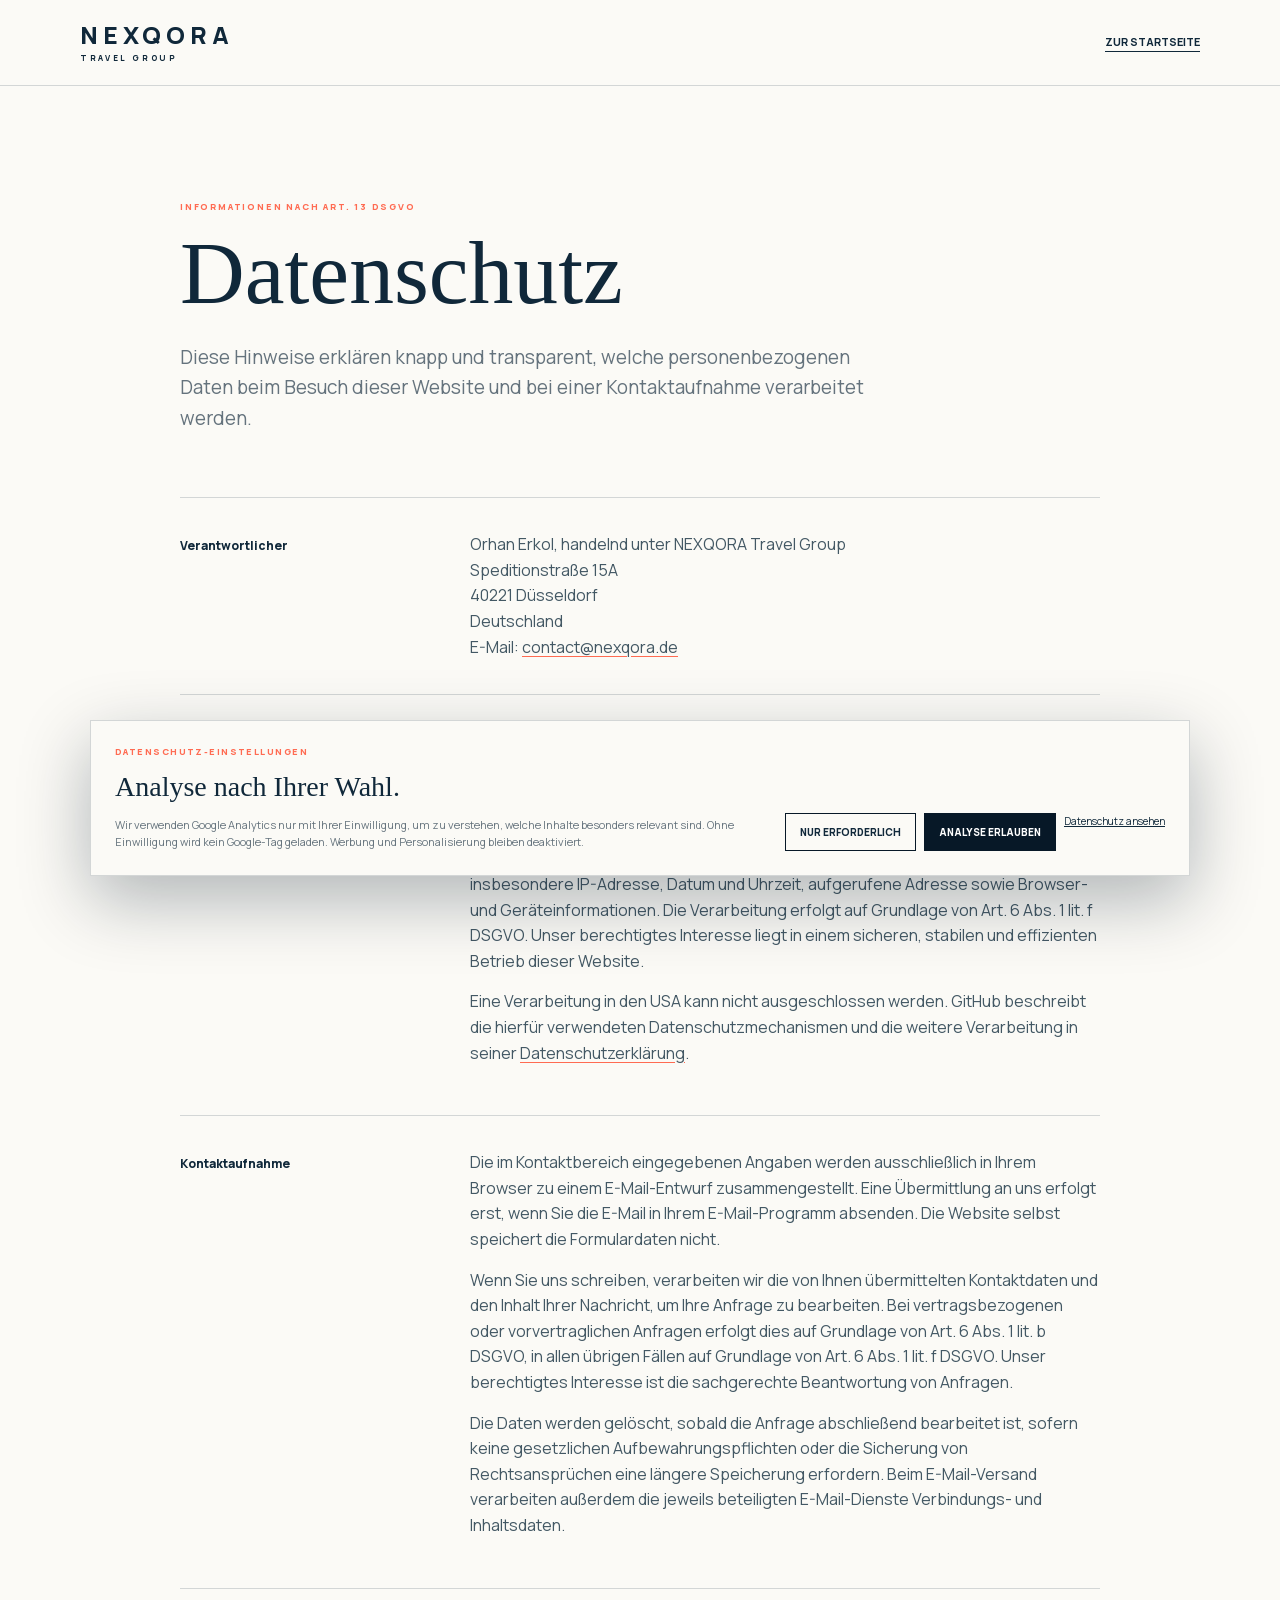
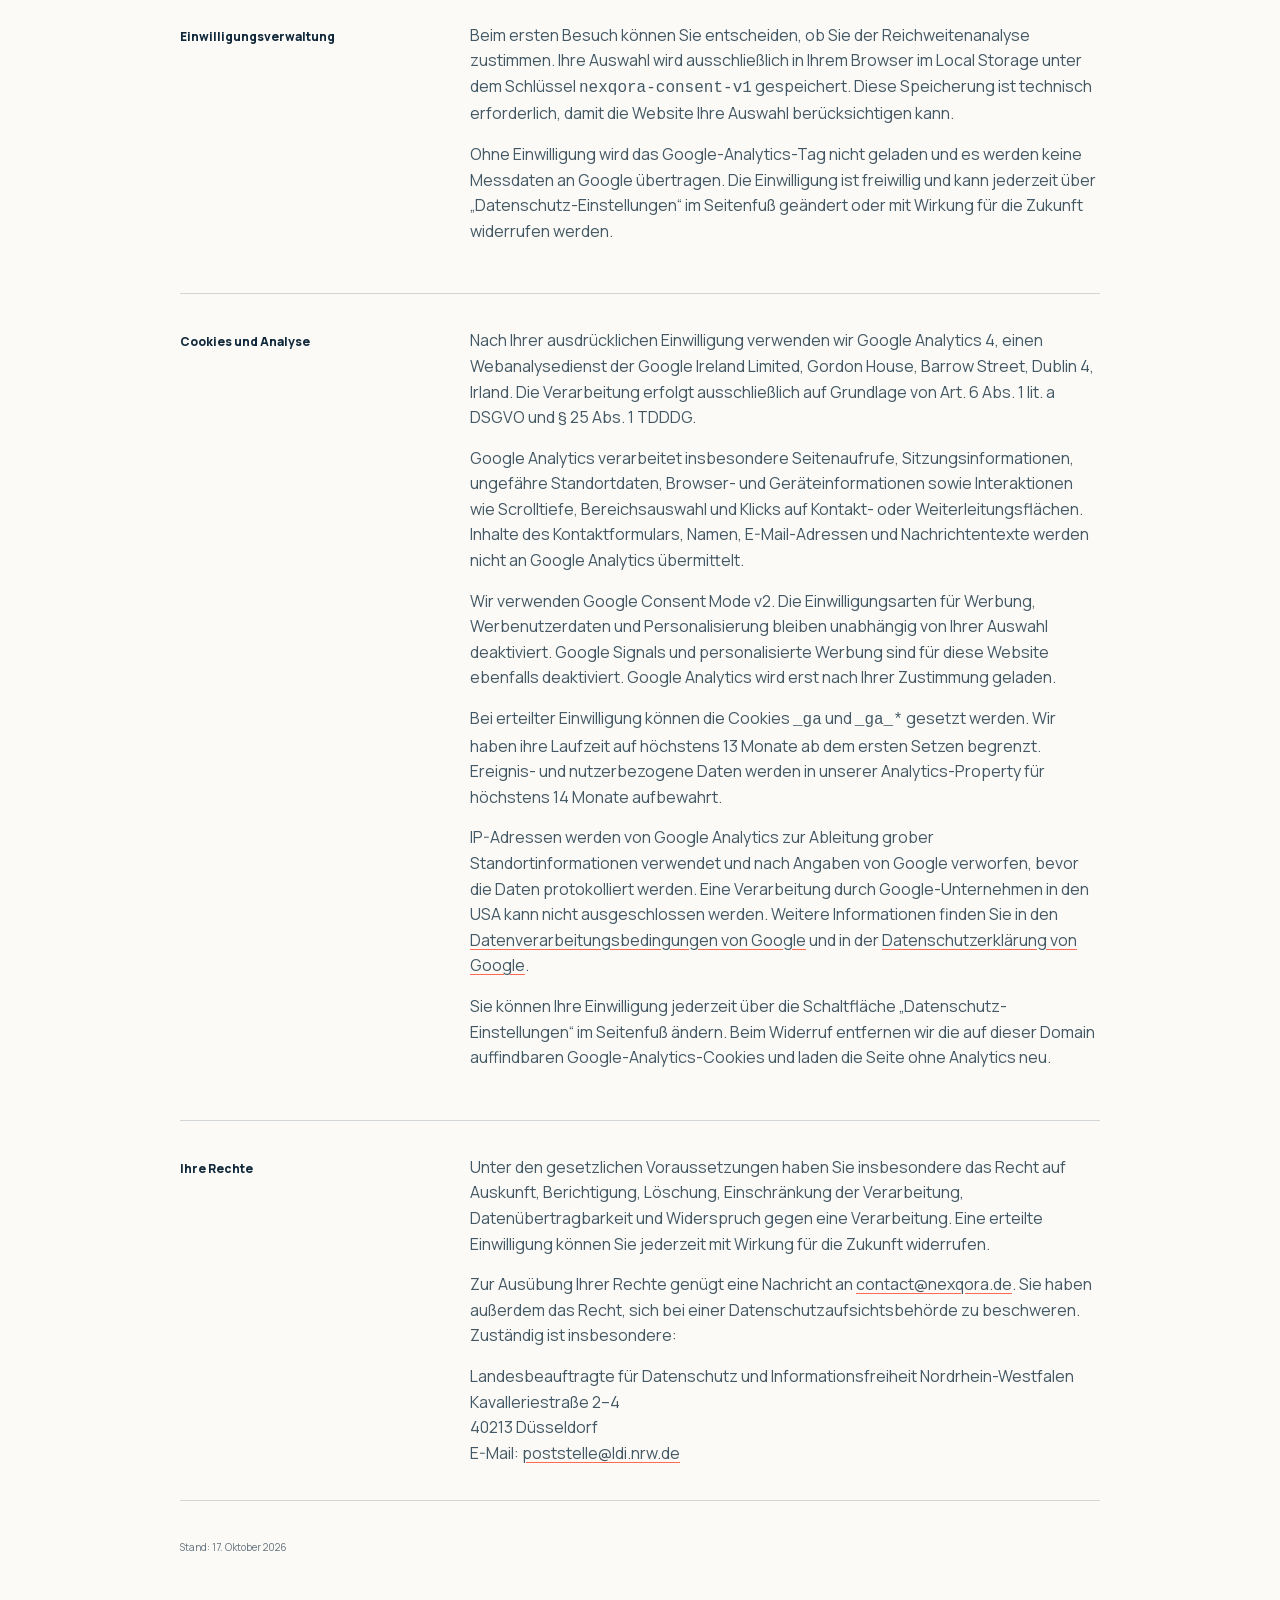
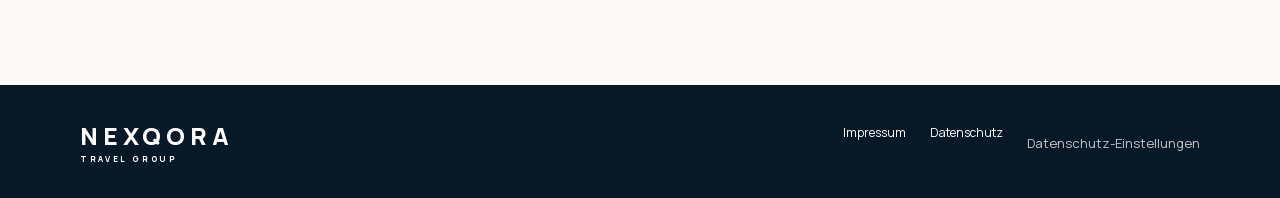
==== commit 53fea1a1: "Update hosting privacy notice" ====
--- a/datenschutz.html
+++ b/datenschutz.html
@@ -44,9 +44,9 @@
       <section class="legal-section" aria-labelledby="hosting-title">
         <h2 id="hosting-title">Hosting</h2>
         <div class="legal-section-body">
-          <p>Diese Website wird bei der netcup GmbH, Emmy-Noether-Straße 10, 76131 Karlsruhe, Deutschland, gehostet. Beim Aufruf können technisch erforderliche Verbindungsdaten verarbeitet werden, insbesondere IP-Adresse, Datum und Uhrzeit, aufgerufene Adresse sowie Browser- und Geräteinformationen.</p>
-          <p>Die Verarbeitung erfolgt auf Grundlage von Art. 6 Abs. 1 lit. f DSGVO. Unser berechtigtes Interesse liegt in einem sicheren, stabilen und effizienten Betrieb dieser Website. Technische Protokolldaten werden nur so lange verarbeitet, wie dies für Betrieb, Sicherheit, Missbrauchsprävention oder gesetzliche Pflichten erforderlich ist.</p>
-          <p>Weitere Informationen enthält die <a href="https://www.netcup.com/de/kontakt/datenschutzerklaerung">Datenschutzerklärung von netcup</a>.</p>
+          <p>Diese Website wird als statische Website über GitHub Pages bereitgestellt. Anbieter ist GitHub, Inc., 88 Colin P. Kelly Jr. Street, San Francisco, CA 94107, USA; europäischer Ansprechpartner ist GitHub B.V., Prins Bernhardplein 200, 1097 JB Amsterdam, Niederlande.</p>
+          <p>Beim Aufruf können technisch erforderliche Verbindungsdaten verarbeitet werden, insbesondere IP-Adresse, Datum und Uhrzeit, aufgerufene Adresse sowie Browser- und Geräteinformationen. Die Verarbeitung erfolgt auf Grundlage von Art. 6 Abs. 1 lit. f DSGVO. Unser berechtigtes Interesse liegt in einem sicheren, stabilen und effizienten Betrieb dieser Website.</p>
+          <p>Eine Verarbeitung in den USA kann nicht ausgeschlossen werden. GitHub beschreibt die hierfür verwendeten Datenschutzmechanismen und die weitere Verarbeitung in seiner <a href="https://docs.github.com/de/site-policy/privacy-policies/github-general-privacy-statement">Datenschutzerklärung</a>.</p>
         </div>
       </section>
 
